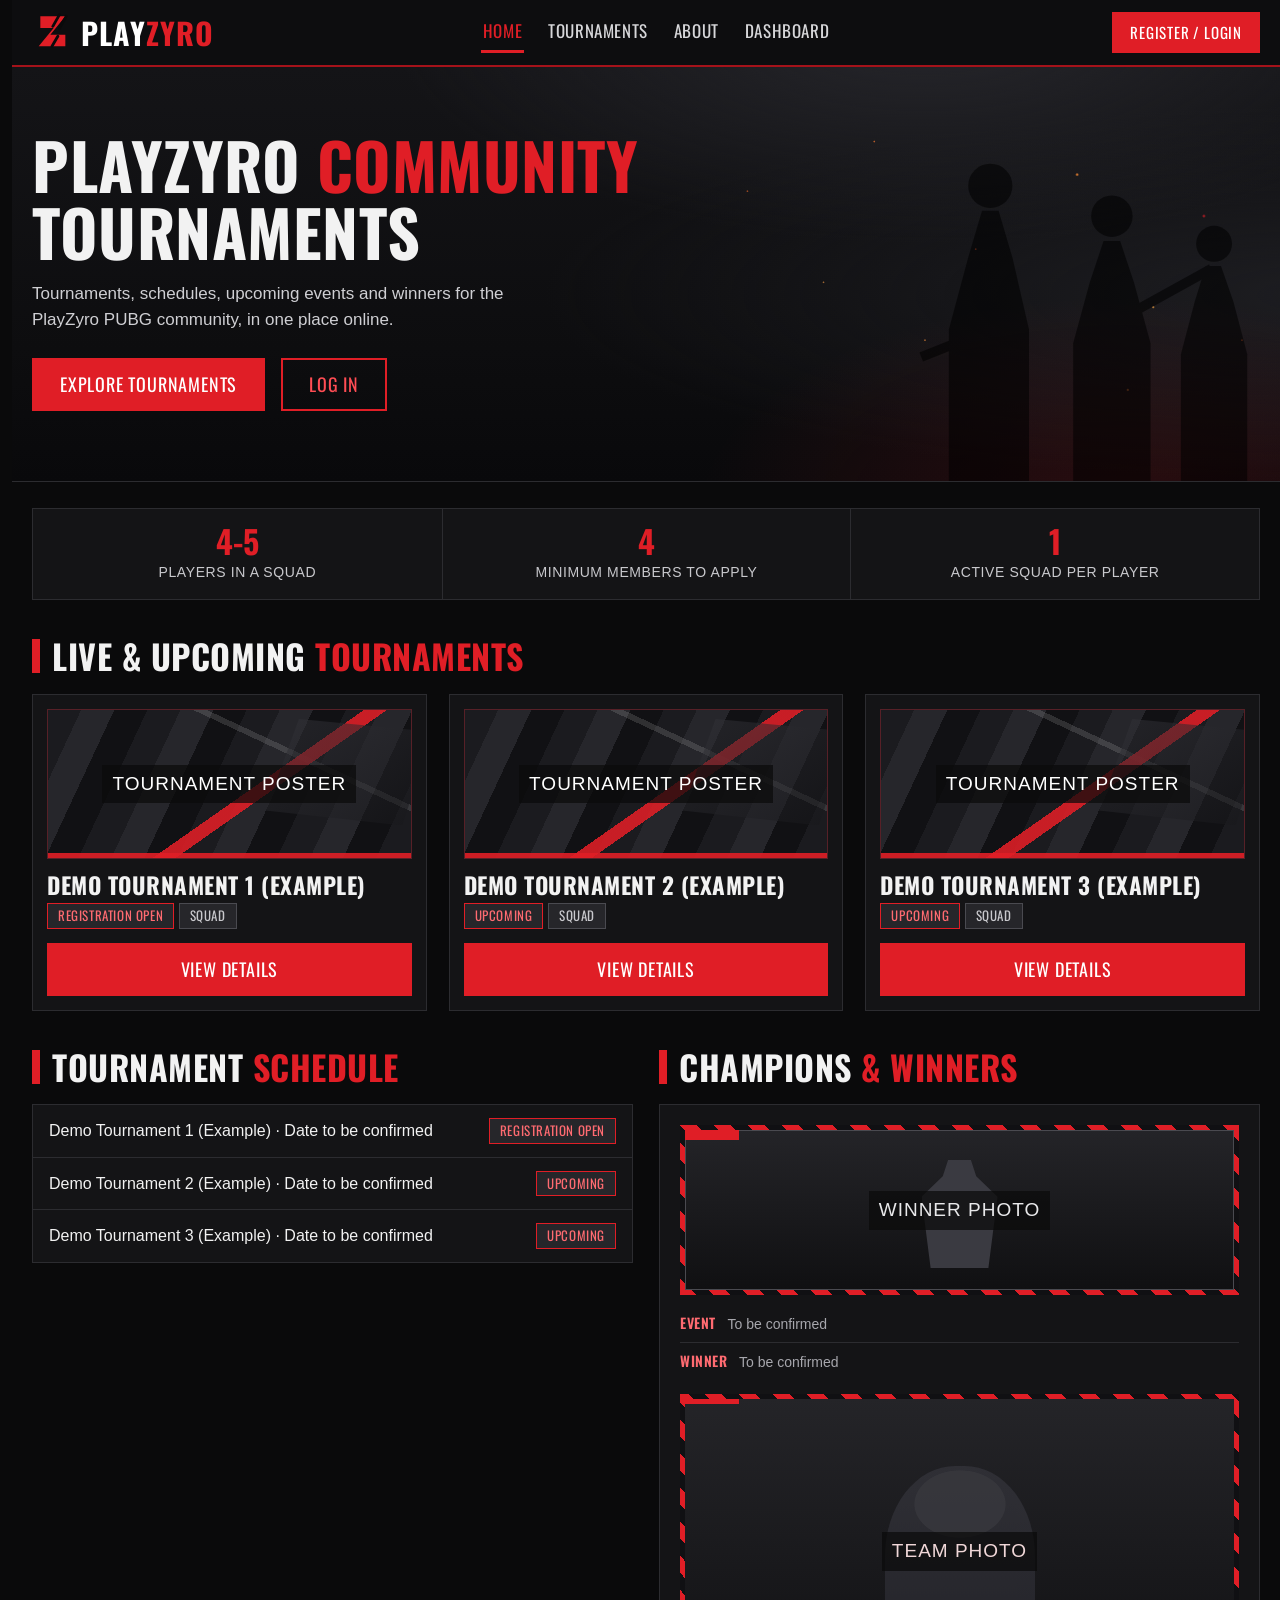
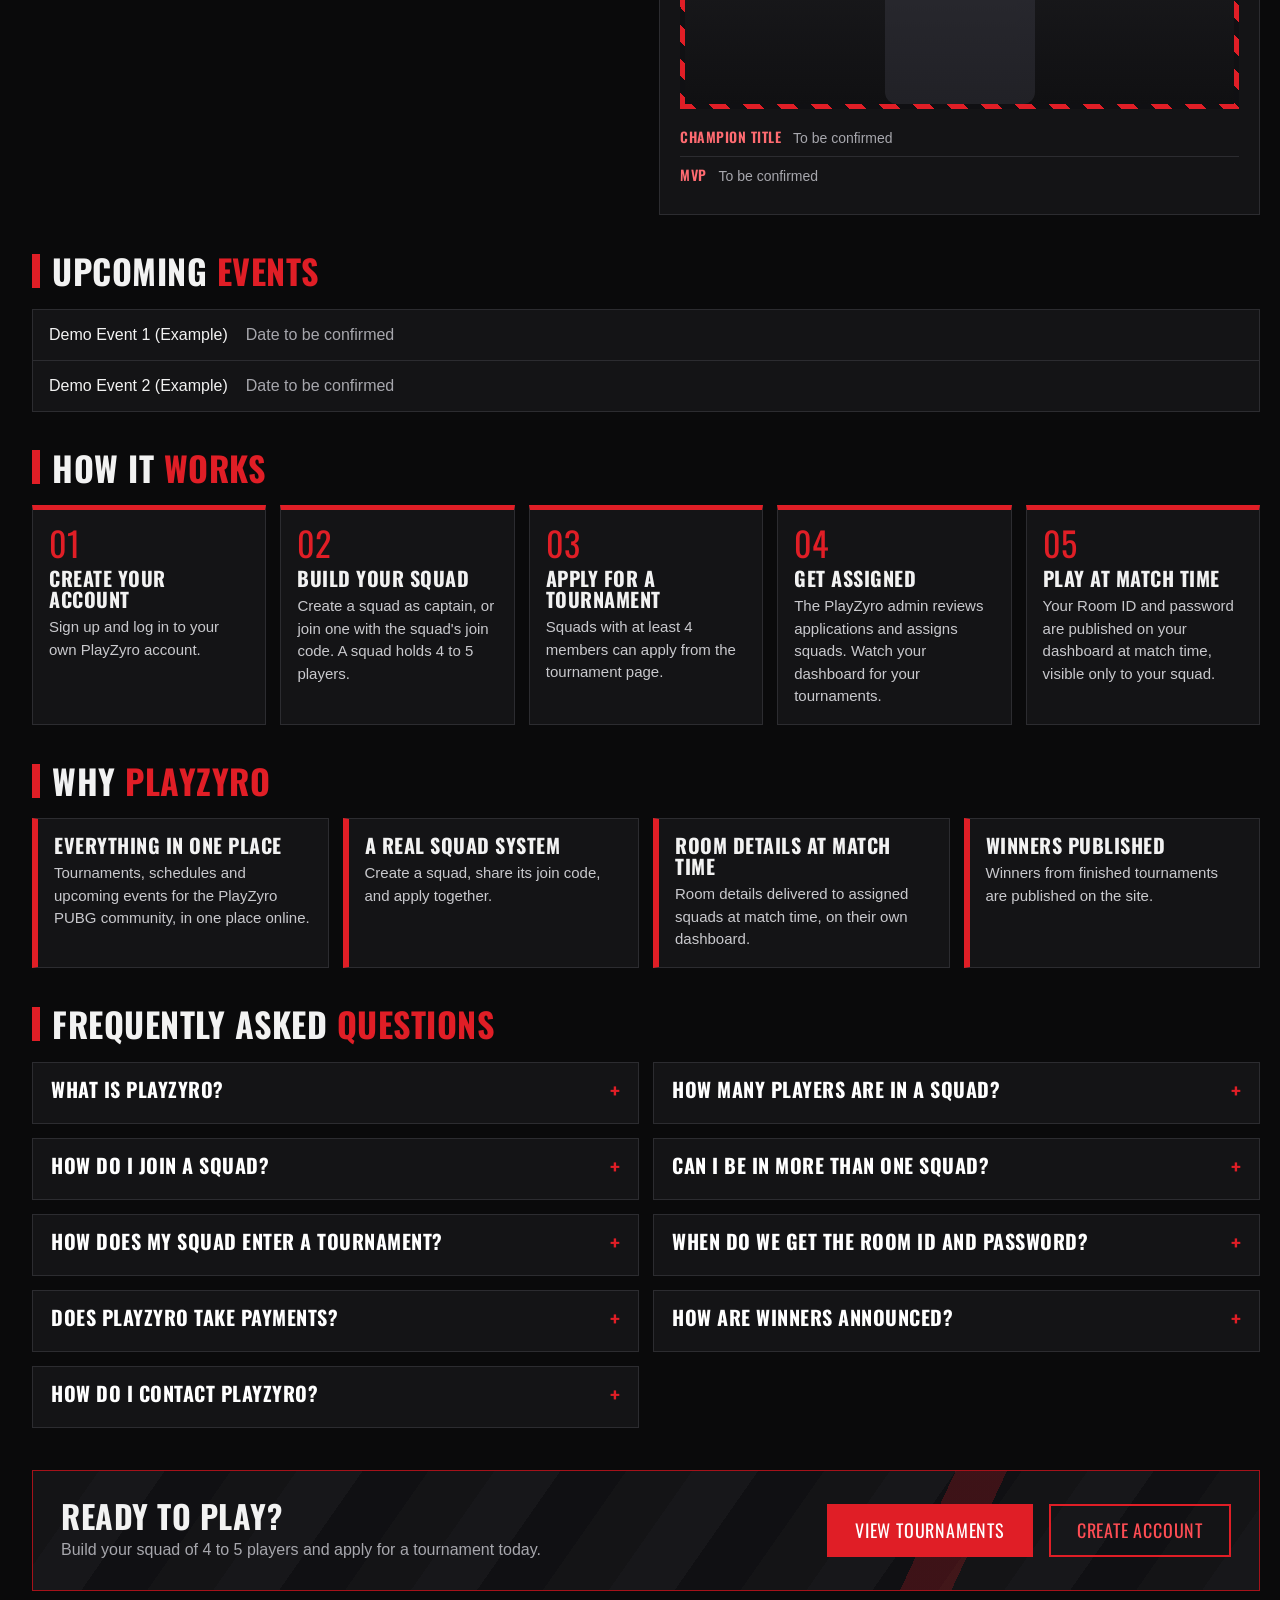
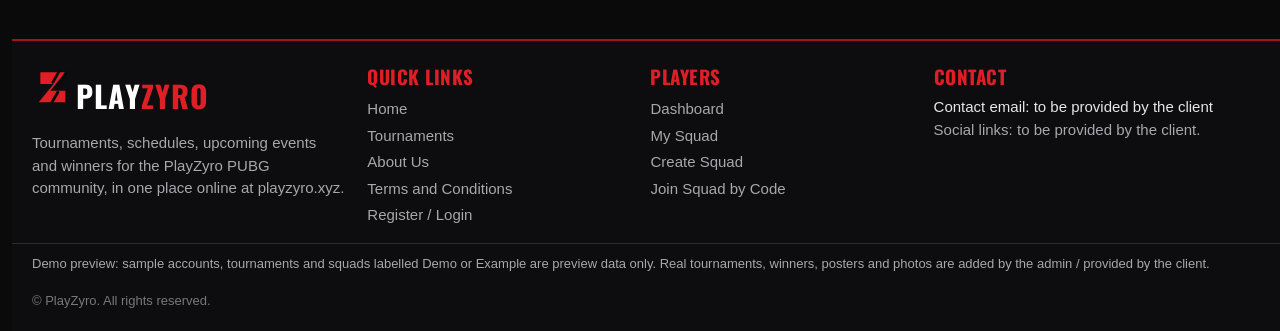
==== index.html @ 916bda05 "V5 R1 fix round (panel order, Chat 2 Screenshot Match R1 on 20g): single red header button per page " ====
<!DOCTYPE html>
<html lang="en">
<head>
<meta charset="UTF-8">
<meta name="viewport" content="width=device-width, initial-scale=1.0">
<title>Home | PlayZyro</title>
<link rel="icon" href="data:image/svg+xml,%3Csvg xmlns='http://www.w3.org/2000/svg' viewBox='0 0 48 48'%3E%3Cpath d='M10 4h30L22 26h18v14H8L26 18H10z' fill='%23e01e26'/%3E%3C/svg%3E">
<link rel="preconnect" href="https://fonts.googleapis.com">
<link rel="preconnect" href="https://fonts.gstatic.com" crossorigin>
<link href="https://fonts.googleapis.com/css2?family=Barlow+Condensed:wght@500;600;700&family=Oswald:wght@500;600;700&display=swap" rel="stylesheet">
<link rel="stylesheet" href="assets/css/style.css?v=2026-11-20h">
<script>window.PZ_VARIANT = 'v5';</script>
<script src="assets/js/app.js?v=2026-11-20h"></script>
</head>
<body class="has-edge">
<header class="site-header">
<div class="header-in">
<a class="logo" href="index.html" aria-label="PlayZyro home">
<svg viewBox="0 0 48 48" class="logo-mark" aria-hidden="true"><path d="M10 4h30L22 26h18v14H8L26 18H10z" fill="#e01e26"/><path d="M33 2L25 16M41 4L33 18M31 28l-7 12" stroke="#0a0a0b" stroke-width="3.4" stroke-linecap="round"/></svg>
<span class="logo-word">PLAY<span>ZYRO</span></span></a>
<button class="nav-toggle" type="button" aria-label="Open menu" onclick="document.body.classList.toggle('nav-open')">&#9776;</button>
<nav class="main-nav"><a href="index.html" class="active">Home</a><a href="tournaments.html">Tournaments</a><a href="about.html">About</a><a href="dashboard.html">Dashboard</a><a href="admin.html" data-admin-link>Admin</a></nav>
<div class="header-actions"><span class="user-chip" data-user-chip></span><a class="btn btn-red btn-sm" href="auth.html">Register / Login</a></div>
</div>
</header>
<div class="nav-backdrop" onclick="document.body.classList.remove('nav-open')" aria-hidden="true"></div>
<aside class="mobile-drawer" aria-label="Mobile navigation"><div class="drawer-head"><span>Menu</span><button class="drawer-close" type="button" aria-label="Close menu" onclick="document.body.classList.remove('nav-open')">&times;</button></div><nav class="drawer-nav" onclick="document.body.classList.remove('nav-open')"><a href="index.html" class="active">Home</a><a href="tournaments.html">Tournaments</a><a href="about.html">About</a><a href="dashboard.html">Dashboard</a><a href="admin.html" data-admin-link>Admin</a></nav><div class="drawer-auth"><a class="btn btn-outline btn-block" href="auth.html?mode=login">Log In</a><a class="btn btn-red btn-block" href="auth.html">Sign Up</a><span class="user-chip" data-user-chip></span></div></aside>

<section class="hero">
<div class="embers"></div>
<svg class="hero-sil" viewBox="0 0 300 300" preserveAspectRatio="xMidYMax meet" aria-hidden="true"><g fill="#000"><path d="M60 300V190l14-52 10-34h12l10 34 12 52v110z"/><circle cx="90" cy="86" r="16"/><path d="M150 300V200l12-44 10-30h12l10 30 12 44v100z"/><circle cx="178" cy="108" r="15"/><path d="M228 300v-92l10-38 8-26h11l9 26 10 38v92z"/><circle cx="252" cy="128" r="13"/><path d="M40 210l60-24M196 176l54-30" stroke="#000" stroke-width="7"/></g></svg>
<div class="hero-in">
<h1>PlayZyro <span class="red">Community</span><br>Tournaments</h1>
<p>Tournaments, schedules, upcoming events and winners for the PlayZyro PUBG community, in one place online.</p>
<div class="hero-btns"><a class="btn btn-red" href="tournaments.html">Explore Tournaments</a><a class="btn btn-outline" href="auth.html">Log In</a></div>
</div>
</section>
<main class="wrap">
<section class="stats-strip" aria-label="PlayZyro squad facts"><div><strong>4-5</strong><span>Players in a squad</span></div><div><strong>4</strong><span>Minimum members to apply</span></div><div><strong>1</strong><span>Active squad per player</span></div></section>
<div class="sec-head"><h2>Live &amp; Upcoming <span>Tournaments</span></h2></div>
<div class="cards3" id="home-tournaments"></div>
<noscript><p class="muted">Tournament list loads from the site data. Enable JavaScript to view and apply.</p></noscript>
<div class="split2 eq">
<div>
<div class="sec-head"><h2>Tournament <span>Schedule</span></h2></div>
<div class="sched-list" id="home-schedule"></div>
</div>
<div>
<div class="sec-head"><h2>Champions <span>&amp; Winners</span></h2></div>
<div class="panel">
<div class="ph photo-frame hz" style="min-height:170px"><span>Winner Photo</span></div>
<div class="fact-lines"><div class="fact-line"><b>Event</b><span>To be confirmed</span></div><div class="fact-line"><b>Winner</b><span>To be confirmed</span></div></div>
<div class="ph team-photo hz" style="min-height:120px;margin-top:14px"><span>Team Photo</span></div>
<div class="fact-lines"><div class="fact-line"><b>Champion title</b><span>To be confirmed</span></div><div class="fact-line"><b>MVP</b><span>To be confirmed</span></div></div>
</div>
</div>
</div>
<div class="sec-head"><h2>Upcoming <span>Events</span></h2></div>
<div class="sched-list" id="home-events"></div>

<div class="sec-head"><h2>How It <span>Works</span></h2></div>
<div class="steps-grid">
<div class="step-card"><p class="num">01</p><h3>Create your account</h3><p>Sign up and log in to your own PlayZyro account.</p></div>
<div class="step-card"><p class="num">02</p><h3>Build your squad</h3><p>Create a squad as captain, or join one with the squad's join code. A squad holds 4 to 5 players.</p></div>
<div class="step-card"><p class="num">03</p><h3>Apply for a tournament</h3><p>Squads with at least 4 members can apply from the tournament page.</p></div>
<div class="step-card"><p class="num">04</p><h3>Get assigned</h3><p>The PlayZyro admin reviews applications and assigns squads. Watch your dashboard for your tournaments.</p></div>
<div class="step-card"><p class="num">05</p><h3>Play at match time</h3><p>Your Room ID and password are published on your dashboard at match time, visible only to your squad.</p></div>
</div>
<div class="sec-head"><h2>Why <span>PlayZyro</span></h2></div>
<div class="why-grid">
<div class="why-card"><h3>Everything in one place</h3><p>Tournaments, schedules and upcoming events for the PlayZyro PUBG community, in one place online.</p></div>
<div class="why-card"><h3>A real squad system</h3><p>Create a squad, share its join code, and apply together.</p></div>
<div class="why-card"><h3>Room details at match time</h3><p>Room details delivered to assigned squads at match time, on their own dashboard.</p></div>
<div class="why-card"><h3>Winners published</h3><p>Winners from finished tournaments are published on the site.</p></div>
</div>
<div class="sec-head"><h2>Frequently Asked <span>Questions</span></h2></div>
<div class="faq-grid">
<div class="faq-item"><h3>What is PlayZyro?</h3><p>PlayZyro runs PUBG community tournaments online: schedules, squads, assignments and winners in one place.</p></div>
<div class="faq-item"><h3>How many players are in a squad?</h3><p>A squad holds 4 to 5 players. The captain creates the squad and shares its join code.</p></div>
<div class="faq-item"><h3>How do I join a squad?</h3><p>Ask the captain for the squad's join code, then use Join a Squad while logged in.</p></div>
<div class="faq-item"><h3>Can I be in more than one squad?</h3><p>Each player has one active squad.</p></div>
<div class="faq-item"><h3>How does my squad enter a tournament?</h3><p>A squad with at least 4 members applies from the tournament page. The admin assigns squads, and assigned squads see the tournament on their dashboard.</p></div>
<div class="faq-item"><h3>When do we get the Room ID and password?</h3><p>The admin publishes them at match time. They appear on the dashboard of assigned squad members only.</p></div>
<div class="faq-item"><h3>Does PlayZyro take payments?</h3><p>No. PlayZyro does not take payments, deposits or withdrawals on this site.</p></div>
<div class="faq-item"><h3>How are winners announced?</h3><p>Winners from finished tournaments are published in the winners section on this site.</p></div>
<div class="faq-item"><h3>How do I contact PlayZyro?</h3><p>Contact email: to be provided by the client</p></div>
</div>
<section class="cta-band"><div><h2>Ready to play?</h2><p>Build your squad of 4 to 5 players and apply for a tournament today.</p></div><div class="hero-btns"><a class="btn btn-red" href="tournaments.html">View Tournaments</a><a class="btn btn-outline" href="auth.html">Create Account</a></div></section>
</main>
<script>
(function(){
  var E=PZ.esc;
  var tc=document.getElementById('home-tournaments');
  tc.innerHTML=PZ.db.tournaments.map(function(t){
    return '<article class="t-card"><div class="ph poster-art"><span>Tournament Poster</span></div><h3>'+E(t.name)+'</h3><span class="chip">'+E(t.status)+'</span> <span class="chip chip-grey">'+E(t.mode)+'</span><br><a class="btn btn-red btn-block" href="tournament.html?id='+E(t.id)+'">View Details</a></article>';
  }).join('') || '<p class="empty">No tournaments yet. Tournaments added by the admin will appear here.</p>';
  document.getElementById('home-schedule').innerHTML=PZ.db.tournaments.map(function(t){
    return '<div class="sched-row"><span>'+E(t.name)+' &middot; '+E(t.dateText)+'</span><span class="chip">'+E(t.status)+'</span></div>';
  }).join('') || '<p class="empty">Schedule to be confirmed.</p>';
  document.getElementById('home-events').innerHTML=PZ.eventsSorted().map(function(ev){
    return '<div class="sched-row ev"><span>'+E(ev.title)+'</span><span class="muted">'+E(ev.dateText)+'</span></div>';
  }).join('') || '<p class="empty">No upcoming events yet.</p>';
})();
</script>
<footer class="site-footer">
<div class="footer-in">
<div class="footer-col footer-brand"><a class="logo" href="index.html" aria-label="PlayZyro home">
<svg viewBox="0 0 48 48" class="logo-mark" aria-hidden="true"><path d="M10 4h30L22 26h18v14H8L26 18H10z" fill="#e01e26"/><path d="M33 2L25 16M41 4L33 18M31 28l-7 12" stroke="#0a0a0b" stroke-width="3.4" stroke-linecap="round"/></svg>
<span class="logo-word">PLAY<span>ZYRO</span></span></a>
<p>Tournaments, schedules, upcoming events and winners for the PlayZyro PUBG community, in one place online at playzyro.xyz.</p></div>
<div class="footer-col"><h4>Quick Links</h4><a href="index.html">Home</a><a href="tournaments.html">Tournaments</a><a href="about.html">About Us</a><a href="terms.html">Terms and Conditions</a><a href="auth.html">Register / Login</a></div>
<div class="footer-col"><h4>Players</h4><a href="dashboard.html">Dashboard</a><a href="squad.html">My Squad</a><a href="squad-create.html">Create Squad</a><a href="squad-join.html">Join Squad by Code</a></div>
<div class="footer-col"><h4>Contact</h4><p class="contact-line">Contact email: to be provided by the client</p><p>Social links: to be provided by the client.</p></div>
</div>
<p class="demo-notice">Demo preview: sample accounts, tournaments and squads labelled Demo or Example are preview data only. Real tournaments, winners, posters and photos are added by the admin / provided by the client.</p>
<p class="copyright">&copy; PlayZyro. All rights reserved.</p>
</footer>
<script>
(function(){var u=PZ.session();document.querySelectorAll('[data-admin-link]').forEach(function(a){if(!u||u.role!=='admin'){a.style.display='none';}});})();
</script>
</body>
</html>
---- assets/css/style.css ----
*{box-sizing:border-box;margin:0;padding:0}
:root{--head:"Oswald","Barlow Condensed","Roboto Condensed","Arial Narrow","Liberation Sans Narrow",Impact,sans-serif;--bg:#0a0a0b;--panel:#141416;--panel2:#1b1b1e;--line:#2c2c30;--red:#e01e26;--red-dark:#a5121a;--text:#f2f2f2;--muted:#a7a7ad;--green:#3fae5a}
html{scroll-behavior:smooth}
body{background:var(--bg);color:var(--text);font-family:Arial,Helvetica,sans-serif;font-size:16px;line-height:1.5}
body.has-edge{border-left:14px solid transparent;background-image:linear-gradient(var(--bg),var(--bg)),linear-gradient(var(--red),var(--red));background-origin:padding-box,border-box}
h1,h2,h3,h4,.cond{font-family:var(--head);font-stretch:condensed;text-transform:uppercase;letter-spacing:.5px;line-height:1.05}
a{color:var(--text);text-decoration:none}
img{max-width:100%}
.wrap{max-width:1280px;margin:0 auto;padding:0 20px}
/* header */
.site-header{background:#0d0d0f;border-bottom:2px solid var(--red-dark);position:relative;z-index:20}
.header-in{max-width:1280px;margin:0 auto;padding:10px 20px;display:flex;align-items:center;gap:26px}
.logo{display:flex;align-items:center;gap:9px}
.logo-mark{width:40px;height:40px;flex:none}
.logo-word{font-family:var(--head);font-size:30px;font-weight:700;letter-spacing:1px;color:#fff;text-transform:uppercase}
.logo-word span{color:var(--red)}
.main-nav{display:flex;gap:22px;flex:1;justify-content:center}
.main-nav a{font-family:var(--head);text-transform:uppercase;font-size:17px;letter-spacing:.6px;color:#d7d7da;padding:6px 2px}
.main-nav a.active{color:var(--red);border-bottom:3px solid var(--red)}
.main-nav a:hover{color:var(--red)}
.header-actions{display:flex;align-items:center;gap:14px}
.user-chip{font-size:13px;color:var(--muted);white-space:nowrap}
.nav-toggle{display:none;background:none;border:1px solid var(--red);color:#fff;font-size:20px;padding:4px 12px;cursor:pointer}
/* buttons */
.btn{display:inline-block;font-family:var(--head);text-transform:uppercase;letter-spacing:.8px;font-size:18px;padding:11px 26px;border:2px solid transparent;cursor:pointer;text-align:center;background:#26262a;color:#fff}
.btn-red{background:var(--red);color:#fff}
.btn-red:hover{background:var(--red-dark)}
.btn-outline{border-color:var(--red);color:#ff4d54;background:transparent}
.btn-outline:hover{background:rgba(224,30,38,.14)}
.btn-sm{padding:7px 16px;font-size:15px}
.btn-block{display:block;width:100%}
.btn-grey{background:#333338}
/* section headings with red bar */
.sec-head{display:flex;align-items:center;gap:12px;margin:38px 0 20px}
.sec-head::before{content:"";width:8px;height:34px;background:var(--red);flex:none}
.sec-head h2{font-size:34px}
.sec-head h2 span{color:var(--red)}
/* hero */
.hero{position:relative;overflow:hidden;background:linear-gradient(115deg,transparent 0 61%,rgba(224,30,38,.30) 61% 65%,transparent 65%),linear-gradient(25deg,transparent 0 74%,rgba(255,255,255,.07) 74% 76%,transparent 76%),repeating-linear-gradient(125deg,#101013 0 54px,#17171a 54px 108px,#0c0c0e 108px 162px);border-bottom:1px solid var(--line)}
.hero-in{max-width:1280px;margin:0 auto;padding:64px 20px 70px;position:relative;z-index:2}
.hero h1{font-size:64px;max-width:700px}
.hero h1 .red{color:var(--red)}
.hero p{color:#cfcfd3;max-width:480px;margin:16px 0 26px;font-size:17px}
.hero-btns{display:flex;gap:16px;flex-wrap:wrap}
.embers{position:absolute;inset:0;z-index:1;pointer-events:none;background-image:repeating-linear-gradient(135deg,transparent 0 46px,rgba(224,30,38,.34) 46px 49px,transparent 49px 96px),repeating-linear-gradient(45deg,transparent 0 74px,rgba(255,255,255,.06) 74px 76px,transparent 76px 132px)}
.hero-sil{position:absolute;right:0;bottom:0;height:100%;opacity:.16;z-index:1}
/* artwork boxes */
.ph{position:relative;overflow:hidden;isolation:isolate;background:#101012;border:1px solid #3a3a40;color:#8f8f96;display:flex;align-items:center;justify-content:center;text-align:center;font-family:"Arial Narrow",Arial,sans-serif;text-transform:uppercase;letter-spacing:1px;padding:18px;min-height:130px;font-size:19px}
.ph-sm{min-height:64px;font-size:13px;padding:8px}
/* cards and rows */
.cards3{display:grid;grid-template-columns:repeat(3,1fr);gap:22px}
#champ-grid{grid-template-columns:repeat(4,1fr)}
.t-card{background:var(--panel);border:1px solid var(--line);padding:14px}
.t-card .ph{position:relative;overflow:hidden;isolation:isolate;min-height:150px;margin-bottom:14px}
.t-card h3{font-size:23px;margin-bottom:6px}
.chip{display:inline-block;background:#26262a;border:1px solid var(--red);color:#ff6b71;font-family:"Arial Narrow",Arial,sans-serif;text-transform:uppercase;font-size:13px;letter-spacing:.6px;padding:2px 10px}
.chip-grey{border-color:#4a4a50;color:#c9c9cd}
.t-card .btn{margin-top:14px}
.split2{display:grid;grid-template-columns:1fr 1fr;gap:26px;align-items:start}
.sched-list{background:var(--panel);border:1px solid var(--line)}
.sched-row{display:flex;justify-content:space-between;align-items:center;gap:14px;padding:13px 16px;border-bottom:1px solid var(--line)}
.sched-row:last-child{border-bottom:none}
.panel{background:var(--panel);border:1px solid var(--line);padding:20px}
.panel h3{font-size:24px;margin-bottom:14px}
.muted{color:var(--muted)}
.small{font-size:14px}
/* tables */
.table-wrap{overflow-x:auto;background:var(--panel);border:1px solid var(--line)}
table{width:100%;border-collapse:collapse;min-width:640px}
th{background:var(--red);color:#fff;font-family:"Arial Narrow",Arial,sans-serif;text-transform:uppercase;letter-spacing:.7px;font-size:17px;text-align:left;padding:11px 14px}
td{padding:11px 14px;border-bottom:1px solid var(--line);font-size:15px;vertical-align:top}
tr:last-child td{border-bottom:none}
/* tournament rows */
.t-row{display:flex;gap:18px;align-items:center;background:#232327;border:1px solid var(--red-dark);padding:14px 18px;margin-bottom:16px}
.t-row .ph{position:relative;overflow:hidden;isolation:isolate;min-height:96px;width:230px;flex:none}
.t-row .grow{flex:1}
.t-row h3{font-size:24px}
.t-row p{color:var(--muted);font-size:14px;text-transform:uppercase;letter-spacing:.4px}
/* page hero band */
.band{position:relative;background:linear-gradient(115deg,transparent 0 68%,rgba(224,30,38,.24) 68% 72%,transparent 72%),repeating-linear-gradient(125deg,#101013 0 58px,#151518 58px 116px,#0c0c0e 116px 174px);border-bottom:1px solid var(--line);overflow:hidden}
.band-in{max-width:1280px;margin:0 auto;padding:52px 20px 52px 118px;position:relative;z-index:2}
.band h1{font-size:52px}
.band h1 .red{color:var(--red)}
.band p{color:#cfcfd3;text-transform:uppercase;letter-spacing:1px;font-size:14px;margin:10px 0 18px}
.cross{position:absolute;left:36px;top:0;width:14px;height:100%;background:var(--red);box-shadow:0 0 24px rgba(224,30,38,.8);z-index:1}
.cross::after{content:"";position:absolute;left:-38px;top:38%;width:90px;height:14px;background:var(--red)}
/* auth */
.auth-grid{display:grid;grid-template-columns:1.25fr 1fr;gap:44px;align-items:start;padding:44px 0 60px}
.auth-left h1{font-size:74px;margin-bottom:26px}
.auth-left h1::before{content:"";display:inline-block;width:10px;height:58px;background:var(--red);margin-right:16px;vertical-align:-6px}
.auth-panel{background:#101013;border:1px solid var(--red-dark);box-shadow:0 0 34px rgba(224,30,38,.22);padding:26px}
.auth-panel h2{font-size:30px;text-align:center;margin-bottom:18px}
.tabs{display:grid;grid-template-columns:1fr 1fr;background:#26262a;margin-bottom:20px}
.tabs button{background:none;border:none;color:#c9c9cd;font-family:"Arial Narrow",Arial,sans-serif;text-transform:uppercase;font-size:17px;letter-spacing:.6px;padding:10px;cursor:pointer}
.tabs button.on{background:var(--red);color:#fff}
label.fl{display:block;font-family:"Arial Narrow",Arial,sans-serif;text-transform:uppercase;letter-spacing:.6px;font-size:15px;color:#d7d7da;margin:13px 0 6px}
input[type=text],input[type=email],input[type=password],select,textarea{width:100%;background:#0c0c0e;border:1px solid #4a2326;color:#fff;padding:11px 12px;font-size:15px;font-family:Arial,sans-serif}
input:focus,select:focus{outline:1px solid var(--red)}
.check{display:flex;gap:9px;align-items:flex-start;margin:14px 0;font-size:14px;color:var(--muted)}
.form-msg{display:none;background:#2a1113;border:1px solid var(--red);color:#ffb3b6;padding:10px 12px;font-size:14px;margin:14px 0}
.form-msg.ok{background:#12291a;border-color:var(--green);color:#b9e7c6}
.demo-box{margin-top:20px;border:1px dashed #4a4a50;padding:12px 14px;color:var(--muted);font-size:14px}
/* dashboard */
.dash-top{display:grid;grid-template-columns:1.35fr 1fr .62fr .8fr;gap:20px;align-items:stretch}
.dash-card{background:var(--panel);border:1px solid var(--line);padding:18px}
.dash-card h3{font-size:23px;border-bottom:1px solid var(--line);padding-bottom:10px;margin-bottom:14px}
.member-row{display:flex;align-items:center;gap:11px;padding:6px 0}
.avatar-ph{width:38px;height:38px;flex:none;background:#26262a;border:1px solid #4a4a50;color:#8f8f96;font-size:9px;display:flex;align-items:center;justify-content:center;text-align:center;text-transform:uppercase;letter-spacing:.4px}
.member-row .role{font-family:"Arial Narrow",Arial,sans-serif;text-transform:uppercase;font-size:16px;letter-spacing:.4px;white-space:nowrap}
.join-code{margin-top:14px;border-top:1px solid var(--line);padding-top:12px;font-family:"Arial Narrow",Arial,sans-serif;text-transform:uppercase;font-size:20px}
.join-code b{color:var(--red)}
.room-box{background:#232327;padding:14px;margin-bottom:12px}
.room-box .rv{font-size:22px;font-weight:700;letter-spacing:.5px}
.t-rows{margin-top:6px}
.my-row{display:flex;align-items:center;gap:16px;background:var(--panel);border:1px solid var(--line);padding:15px 18px;margin-bottom:12px}
.my-row .grow{flex:1;font-family:"Arial Narrow",Arial,sans-serif;text-transform:uppercase;font-size:20px;letter-spacing:.5px}
.my-row .cell{color:var(--muted);font-size:14px;text-transform:uppercase}
/* admin */
.admin-layout{display:grid;grid-template-columns:230px 1fr;gap:0;align-items:start}
.admin-side{background:#0d0d0f;border-right:1px solid var(--line);padding:22px 0;position:sticky;top:0}
.admin-side h2{font-size:24px;padding:0 20px 14px;border-bottom:1px solid var(--line)}
.admin-side a{display:block;padding:11px 20px;color:#d7d7da;border-left:4px solid var(--red);margin-top:6px;font-size:15px}
.admin-side a:hover{background:#17171a;color:#fff}
.admin-main{padding:26px 28px 50px;min-width:0}
.admin-grid{display:grid;grid-template-columns:1fr 1fr;gap:22px;align-items:start}
.count-strip{display:flex;gap:16px;flex-wrap:wrap;margin-bottom:22px}
.count-box{background:var(--panel);border:1px solid var(--line);border-left:6px solid var(--red);padding:12px 18px;font-family:"Arial Narrow",Arial,sans-serif;text-transform:uppercase;font-size:18px}
.count-box b{color:var(--red);font-size:24px;margin-left:8px}
.admin-sec{margin-bottom:28px}
.admin-sec>h3{font-size:26px;border-left:8px solid var(--red);padding-left:12px;margin-bottom:14px}
.mini-ph{display:inline-flex;background:#101012;border:1px solid #3a3a40;color:#8f8f96;font-size:10px;text-transform:uppercase;align-items:center;justify-content:center;text-align:center;padding:6px;width:86px;min-height:44px}
.form-grid{display:grid;grid-template-columns:1fr 1fr;gap:0 16px}
.form-grid .full{grid-column:1/-1}
/* content pages */
.content-card{background:var(--panel);border:1px solid var(--line);padding:30px;max-width:900px}
.content-card h2{font-size:27px;margin:24px 0 8px;color:#fff}
.content-card h2:first-child{margin-top:0}
.content-card p{color:#d7d7da;margin-bottom:12px}
.gap-box{border:2px dashed var(--red-dark);background:rgba(224,30,38,.06);padding:16px;color:#ffb3b6;margin-top:20px}
/* footer */
.site-footer{background:#0d0d0f;border-top:2px solid var(--red-dark);margin-top:60px}
.footer-in{max-width:1280px;margin:0 auto;padding:36px 20px 8px;display:grid;grid-template-columns:1.4fr 1fr 1fr 1fr;gap:28px}
.footer-col h4{font-size:19px;margin-bottom:12px;color:var(--red)}
.footer-col a{display:block;color:var(--muted);padding:3px 0;font-size:15px}
.footer-col a:hover{color:#fff}
.footer-col p{color:var(--muted);font-size:15px}
.footer-brand p{margin-top:12px}
.demo-notice{max-width:1280px;margin:14px auto 0;padding:12px 20px;color:var(--muted);font-size:13px;border-top:1px solid var(--line)}
.copyright{max-width:1280px;margin:0 auto;padding:10px 20px 26px;color:#77777d;font-size:13px}
#tourn-list .t-row{flex-wrap:wrap}
#tourn-list .t-row .grow{flex:1 1 230px}
.pz-toast{position:fixed;left:50%;bottom:26px;transform:translateX(-50%) translateY(20px);background:#1d1d20;border:1px solid var(--red);color:#fff;padding:12px 20px;font-size:15px;opacity:0;pointer-events:none;transition:opacity .25s,transform .25s;z-index:99;max-width:92vw;text-align:center}
.pz-toast.show{opacity:1;transform:translateX(-50%) translateY(0)}
.page-pad{padding:34px 0 10px}
.empty{border:1px dashed #4a4a50;padding:18px;color:var(--muted);text-align:center}
@media (max-width:1000px){.dash-top{grid-template-columns:1fr 1fr}.admin-grid{grid-template-columns:1fr}.auth-grid{grid-template-columns:1fr}.hero h1{font-size:46px}.auth-left h1{font-size:52px}}
@media (max-width:760px){
body.has-edge{border-left:6px solid var(--red)}
.main-nav{display:none;position:absolute;top:100%;left:0;right:0;background:#0d0d0f;flex-direction:column;padding:14px 20px;gap:6px;border-bottom:2px solid var(--red-dark)}
body.nav-open .main-nav{display:flex}
.nav-toggle{display:block;margin-left:auto}
.header-in{flex-wrap:wrap}
.header-actions{width:100%;justify-content:space-between}
.cards3,.split2,.footer-in,.dash-top,.form-grid{grid-template-columns:1fr}
#champ-grid{grid-template-columns:1fr}
.t-row{flex-direction:column;align-items:stretch}
.t-row .ph{position:relative;overflow:hidden;isolation:isolate;width:100%}
.admin-layout{grid-template-columns:1fr}
.admin-side{position:static;border-right:none;border-bottom:1px solid var(--line);display:flex;align-items:center;gap:4px;flex-wrap:nowrap;overflow-x:auto;padding:10px 12px}
.admin-side h2{border-bottom:none;padding:0 10px 0 0;font-size:20px;white-space:nowrap}
.admin-side a{display:inline-block;margin-top:0;white-space:nowrap;padding:8px 10px;border-left:none;border-bottom:3px solid var(--red)}
.admin-main{padding:20px 14px 40px}
.band h1{font-size:38px}
.cross{left:14px}.cross::after{left:-18px;width:50px}
.band-in{padding:40px 16px 40px 62px}
#tourn-list .t-row .grow{flex:0 1 auto}
.hero-in{padding:42px 16px 48px}
table{min-width:560px}
.my-row{flex-wrap:wrap}
.my-row .grow{min-width:170px}
}

/* ===== R2 (2026-11-20): drawer, artwork treatments, mobile tables, page depth ===== */
.sec-head h2,.band h1,.auth-left h1,.admin-side h2,.count-box,.chip,th{font-family:var(--head)}
/* mobile drawer (hidden on desktop) */
.nav-backdrop,.mobile-drawer{display:none}
@media (max-width:820px){
.site-header{position:relative;z-index:60}
.header-in{flex-wrap:nowrap;gap:12px;padding:8px 14px;min-height:58px}
.logo-word{font-size:25px}
.logo-mark{width:34px;height:34px}
.main-nav{display:none !important}
.header-actions{display:none !important}
.nav-toggle{display:block;margin-left:auto;flex:none}
.nav-backdrop{display:block;position:fixed;inset:0;background:rgba(0,0,0,.64);opacity:0;pointer-events:none;transition:opacity .32s ease;z-index:70}
.mobile-drawer{display:flex;flex-direction:column;position:fixed;top:0;right:0;height:100dvh;width:min(84vw,330px);background:#0d0d0f;border-left:2px solid var(--red-dark);z-index:71;transform:translateX(105%);visibility:hidden;transition:transform .34s ease,visibility 0s linear .34s;box-shadow:-18px 0 34px rgba(0,0,0,.45);padding:16px 18px 22px;overflow-y:auto}
body.nav-open .nav-backdrop{opacity:1;pointer-events:auto}
body.nav-open .mobile-drawer{transform:translateX(0);visibility:visible;transition:transform .34s ease,visibility 0s}
body.nav-open{overflow:hidden}
.drawer-head{display:flex;align-items:center;justify-content:space-between;border-bottom:1px solid var(--line);padding-bottom:12px;margin-bottom:10px}
.drawer-head span{font-family:var(--head);text-transform:uppercase;font-size:24px;letter-spacing:.6px;color:#fff}
.drawer-close{background:var(--red);border:none;color:#fff;width:38px;height:38px;font-size:26px;line-height:1;cursor:pointer;flex:none}
.drawer-nav a{display:block;font-family:var(--head);text-transform:uppercase;font-size:21px;letter-spacing:.5px;color:#e6e6e9;padding:11px 4px;border-bottom:1px solid var(--line)}
.drawer-nav a.active{color:var(--red)}
.drawer-auth{margin-top:auto;padding-top:18px;display:grid;gap:10px}
.drawer-auth .user-chip{text-align:center}
}
/* defined-shape artwork treatments (hard edges only, no soft blobs, no X) */
.poster-art{background:linear-gradient(145deg,transparent 0 55%,rgba(224,30,38,.88) 55% 59%,transparent 59%),linear-gradient(25deg,transparent 0 68%,rgba(255,255,255,.13) 68% 70%,transparent 70%),repeating-linear-gradient(115deg,#1b1b1f 0 30px,#26262b 30px 60px,#111114 60px 90px);border:1px solid #572027;color:#fff}
.poster-art::before{content:"";position:absolute;left:0;right:0;bottom:0;height:12px;background:repeating-linear-gradient(90deg,var(--red) 0 42px,#101012 42px 58px)}
.poster-art::after{content:"";position:absolute;width:46%;height:72%;right:-6%;top:6%;background:linear-gradient(145deg,#34343a,#151518);clip-path:polygon(20% 0,100% 12%,82% 100%,0 86%);opacity:.55}
.poster-art span,.photo-frame span,.team-photo span{position:relative;z-index:2;background:rgba(10,10,11,.72);padding:5px 10px}
.photo-frame{background:linear-gradient(180deg,#242428,#101012);border:6px solid #2d2d32;box-shadow:inset 0 0 0 1px #4a4a50;color:#e8e8ea}
.photo-frame::before{content:"";position:absolute;left:50%;bottom:14%;width:76px;height:108px;transform:translateX(-50%);background:#3a3a41;clip-path:polygon(35% 0,65% 0,72% 15%,100% 34%,88% 100%,12% 100%,0 34%,28% 15%)}
.photo-frame::after{content:"";position:absolute;top:0;left:0;width:54px;height:10px;background:var(--red)}
.team-photo{background:repeating-linear-gradient(90deg,#17171a 0 52px,#222227 52px 104px);border:1px solid #4a2326;color:#f0d7d8}
.team-photo::before{content:"";position:absolute;left:0;right:0;bottom:0;height:12px;background:repeating-linear-gradient(90deg,#3a3a41 0 64px,var(--red-dark) 64px 80px)}
.team-photo::after{content:"";position:absolute;top:0;right:0;width:64px;height:10px;background:repeating-linear-gradient(90deg,var(--red) 0 16px,#101012 16px 24px)}
.avatar-ph{width:46px;height:46px;background:linear-gradient(145deg,#2b2b30,#151518);border:1px solid #56565e;border-left:4px solid var(--red);color:#fff;font-size:8px;padding:3px}
.mini-ph{background:#17171a;border:1px solid #45454c;border-left:5px solid var(--red);color:#e6e6e9}
.mini-poster{background:repeating-linear-gradient(115deg,#1b1b1f 0 14px,#26262b 14px 28px,#111114 28px 42px);border-color:#572027}
.mini-photo{background:linear-gradient(180deg,#242428,#101012);box-shadow:inset 0 0 0 2px #3a3a41}
.mini-team{background:repeating-linear-gradient(90deg,#17171a 0 20px,#222227 20px 40px)}
.fact-lines{margin-top:10px}
.fact-line{display:grid;grid-template-columns:118px 1fr;gap:10px;padding:7px 0;border-bottom:1px solid var(--line);font-size:14px}
.fact-line:last-child{border-bottom:none}
.fact-line b{font-family:var(--head);text-transform:uppercase;letter-spacing:.5px;color:#ff6b71;font-weight:600}
.fact-line span{color:var(--muted)}
/* stats strip: one row of three with dividers */
.stats-strip{display:grid;grid-template-columns:repeat(3,1fr);background:var(--panel);border:1px solid var(--line);margin-top:26px}
.stats-strip div{padding:16px 18px;text-align:center}
.stats-strip div+div{border-left:1px solid var(--line)}
.stats-strip strong{display:block;font-family:var(--head);font-size:32px;color:var(--red);line-height:1}
.stats-strip span{display:block;margin-top:5px;color:var(--muted);text-transform:uppercase;font-size:13px;letter-spacing:.6px}
/* page-depth sections */
.steps-grid{display:grid;grid-template-columns:repeat(5,1fr);gap:14px}
.step-card{background:var(--panel);border:1px solid var(--line);border-top:5px solid var(--red);padding:16px}
.step-card .num{font-family:var(--head);font-size:34px;color:var(--red);line-height:1}
.step-card h3{font-size:20px;margin:8px 0 6px}
.step-card p,.why-card p,.faq-item p{color:var(--muted);font-size:14px}
.why-grid{display:grid;grid-template-columns:repeat(4,1fr);gap:14px}
.why-card{background:var(--panel);border:1px solid var(--line);border-left:6px solid var(--red);padding:16px}
.why-card h3{font-size:20px;margin-bottom:6px}
.faq-grid{display:grid;grid-template-columns:1fr 1fr;gap:14px}
.faq-item{background:var(--panel);border:1px solid var(--line);padding:16px 18px}
.faq-item h3{font-size:20px;color:#fff;margin-bottom:6px}
.cta-band{margin:42px 0 8px;padding:28px;background:linear-gradient(115deg,transparent 0 72%,rgba(224,30,38,.22) 72% 76%,transparent 76%),repeating-linear-gradient(125deg,#141416 0 54px,#17171a 54px 108px,#101013 108px 162px);border:1px solid var(--red-dark);display:flex;align-items:center;justify-content:space-between;gap:20px;flex-wrap:wrap}
.cta-band h2{font-size:32px}
.cta-band p{color:var(--muted);margin-top:6px;max-width:560px}
.squad-strip{display:grid;grid-template-columns:repeat(4,1fr);gap:14px}
.squad-strip .step-card{border-top:none;border-left:5px solid var(--red)}
.rules-list{margin:0 0 4px 20px;color:#d7d7da}
.rules-list li{margin-bottom:8px}
.scroll-hint{display:none}
@media (max-width:1000px){.steps-grid{grid-template-columns:repeat(2,1fr)}.steps-grid.steps-3{grid-template-columns:repeat(3,1fr)}.why-grid,.squad-strip{grid-template-columns:1fr 1fr}#champ-grid{grid-template-columns:1fr 1fr}}
@media (max-width:820px){
.auth-grid{grid-template-columns:1fr}
.auth-panel{order:-1}
.auth-left{order:1}
.auth-left h1{font-size:46px}
}
/* mobile tables: public = stacked label/value cards; admin = contained scroll + sticky first column */
@media (max-width:640px){
#champ-grid{grid-template-columns:1fr}
.stats-strip div{padding:12px 6px}
.stats-strip strong{font-size:25px}
.stats-strip span{font-size:11px}
.public-table-wrap{overflow:visible}
.stack-table{min-width:0}
.stack-table thead{display:none}
.stack-table,.stack-table tbody,.stack-table tr,.stack-table td{display:block;width:100%}
.stack-table tr{background:var(--panel);border:1px solid var(--line);margin-bottom:12px;padding:6px 0}
.stack-table td{display:grid;grid-template-columns:104px 1fr;gap:10px;border-bottom:1px solid var(--line);padding:9px 12px}
.stack-table tr td:last-child{border-bottom:none}
.stack-table td::before{content:attr(data-label);font-family:var(--head);text-transform:uppercase;letter-spacing:.5px;color:#ff6b71;font-size:14px}
.admin-table-wrap{overflow-x:auto;-webkit-overflow-scrolling:touch;max-width:100%}
.admin-sec{min-width:0}
.admin-table-wrap th:first-child,.admin-table-wrap td:first-child{position:sticky;left:0;background:#1b1b1e;z-index:2}
.admin-table-wrap th:first-child{background:var(--red);z-index:3}
.scroll-hint{display:block;color:var(--muted);font-size:13px;margin:0 0 8px;text-transform:uppercase;letter-spacing:.5px}
.fact-line{grid-template-columns:96px 1fr}
.steps-grid,.steps-grid.steps-3,.why-grid,.squad-strip,.faq-grid{grid-template-columns:1fr}
.t-row .poster-art{width:100%;min-height:150px;align-self:stretch}
.cta-band{padding:22px 18px}
}
/* footer tightening */
.site-footer{margin-top:48px}
.footer-in{padding:26px 20px 4px;gap:22px}
.footer-col h4{margin-bottom:9px}
.footer-col a{padding:2px 0}
.contact-line{color:#e6e6e9 !important}
.demo-notice{margin-top:10px;padding:10px 20px}
.copyright{padding:8px 20px 20px}
@media (max-width:760px){.footer-in{grid-template-columns:1fr 1fr;gap:18px}}

/* ===== UI/UX round (Snow-approved analysis, 2026-11-20) ===== */
.stats-strip span{font-size:14px;color:#c9c9cd}
.step-card p,.why-card p,.faq-item p{font-size:15px;color:#c9c9cd}
@media(min-width:1001px){.split2.eq{align-items:stretch}.auth-grid{grid-template-columns:.92fr 1.08fr}.dash-top{grid-template-columns:1.3fr 1fr;align-items:start}.footer-in{grid-template-columns:1.2fr 1fr 1fr 1.25fr}.admin-grid{display:flex;gap:22px;align-items:flex-start}}
.split2.eq .sched-list{display:flex;flex-direction:column}
.split2.eq .sched-row{flex:1;align-items:center}
.team-photo{background:linear-gradient(180deg,#242428,#101012);border-color:#3a3a40;aspect-ratio:16/9}
.team-photo::before{content:"";position:absolute;left:50%;bottom:0;transform:translateX(-50%);width:150px;height:78%;background:radial-gradient(ellipse 46px 34px at 50% 16%,#3c3c42 98%,transparent),linear-gradient(#33333a,#26262c);border-radius:70px 70px 12px 12px/90px 90px 12px 12px;opacity:.8}
.team-photo::after{content:"";position:absolute;left:0;top:0;width:54px;height:5px;background:var(--red)}
.poster-art::before{height:5px;background:var(--red);opacity:.9}
.sched-row.ev{justify-content:flex-start;gap:18px}
.cross{left:54px}
@media(max-width:760px){.cross::after{left:-10px;width:46px}}
.t-row p{color:#8f8f96;font-size:13.5px}
.t-row p .mv{color:#e8e8ea;font-size:15px}
.fact-line{display:flex;align-items:baseline;gap:12px}
.fact-line b{flex:none}
.chip.fill{background:var(--red);border-color:var(--red);color:#fff}
@media(min-width:641px){.steps-grid.steps-3{grid-template-columns:repeat(3,1fr)}}
.empty{background:var(--panel);border:1px solid var(--line);border-radius:6px;padding:26px;font-size:15.5px;color:#d7d7da}
.content-card{padding:26px 30px;margin:0 auto}
.content-card.about-card{max-width:1060px}
.apply-card{display:flex;flex-direction:column;align-items:center;text-align:center;gap:8px}
input,select,textarea{background:#141417;border-color:#56565e}
label.fl{color:#e6e6e9}
.check{gap:12px;margin:18px 0;font-size:14.5px;color:#d7d7da}
.check input{width:18px;height:18px;flex:none;margin:0}
.dash-top .ph{aspect-ratio:16/9;min-height:0}
.avatar-ph{font-size:17px;font-family:var(--head)}
.code-in{font-family:ui-monospace,Menlo,Consolas,monospace;font-size:17px;letter-spacing:.14em;text-transform:uppercase}
.admin-col{flex:1 1 0;display:flex;flex-direction:column;gap:22px;min-width:0}
.admin-sec{margin:0}
.chip-neutral{background:#26262a;border-color:#4a4a50;color:#e6e6e9}
.admin-side a{border-left-color:transparent}
.admin-side a.on{border-left-color:var(--red);background:#17171a;color:#fff}
.mini-ph{width:104px;min-height:58px;font-size:9.5px}
.gap-box{border:1px solid var(--line);background:var(--panel2);color:var(--muted)}
.content-card h2{margin:34px 0 6px}
.content-card h2:first-child{margin-top:0}
.clause-index{display:flex;flex-wrap:wrap;gap:6px 18px;margin:0 0 22px;padding-bottom:16px;border-bottom:1px solid var(--line)}
.clause-index a{color:#c9c9cd;font-size:14px}
.clause-index a:hover{color:var(--red)}

/* ===== PlayZyro Animations R1 (panel-approved S1-S5 + O1-O4, Chat 3) =====
   Rules: content visible on load, entrance starts from visible, no scroll-reveal,
   animations are never gated on any motion preference setting. */
.btn{transition:background-color .16s ease,color .16s ease,border-color .16s ease,transform .12s ease}
.btn:active{transform:scale(.98)}
.main-nav a,nav.main a,.drawer-nav a{transition:color .15s ease,background-color .15s ease}
@keyframes pzHero{from{transform:translateY(8px) scale(.99);opacity:.92}to{transform:translateY(0) scale(1);opacity:1}}
.hero{animation:pzHero .38s ease-out}

@media (hover:hover) and (pointer:fine){
  .t-card,.step-card,.why-card{transition:transform .18s ease,border-color .18s ease,box-shadow .18s ease}
  .t-card:hover,.step-card:hover,.why-card:hover{transform:translateY(-3px);border-color:#e01e26;box-shadow:0 10px 24px rgba(0,0,0,.5)}
}
.pz-prog{height:3px;background:#2c2c30;margin-top:10px;overflow:hidden}
.pz-prog i{display:block;height:100%;width:0;background:#e01e26;transition:width .3s ease}

.pz-faq-q{cursor:pointer;display:flex;justify-content:space-between;align-items:center;gap:12px}
.pz-chev{flex:none;color:#e01e26;font-size:22px;line-height:1;transition:transform .26s ease}
.pz-chev::after{content:"+"}
.pz-open .pz-chev{transform:rotate(45deg)}
.pz-faq-a{display:grid;grid-template-rows:0fr;transition:grid-template-rows .26s ease}
.pz-faq-in{overflow:hidden;min-height:0}
.pz-msg-in{animation:pzMsg .2s ease-out}
@keyframes pzMsg{from{opacity:.35;transform:translateY(-4px)}to{opacity:1;transform:translateY(0)}}
.pz-swap{animation:pzSwap .16s ease-out}
@keyframes pzSwap{from{opacity:.45}to{opacity:1}}
.pz-reveal{animation:pzReveal .5s ease-out}
@keyframes pzReveal{from{opacity:.55;transform:scale(.985)}to{opacity:1;transform:scale(1)}}
#champ-grid>div .ph{transition:border-color .45s ease,box-shadow .45s ease}
#champ-grid>div.pz-active .ph{border-color:#e01e26;box-shadow:0 0 0 1px #e01e26,0 8px 20px rgba(0,0,0,.45)}
/* Animations R1 strengthening (panel ruling 2026-11-20): the rotating champion emphasis must be
   visible in motion - the active unit also scales slightly, in V5's fast red tuning. */
#champ-grid>div{transition:transform .45s ease}
#champ-grid>div.pz-active{transform:scale(1.03);position:relative;z-index:1}
/* Animations R1 fix: open state for the FAQ answer wrapper (was missing, answers could not expand). */
.faq-item.pz-open .pz-faq-a{grid-template-rows:1fr}

/* ===== V5 R1 fix round (Chat 2 Screenshot Match R1, 2026-11-20) ===== */
/* Hero: flat battlefield scene - smoke tones, soldier silhouettes, embers (slashes removed) */
.hero{background:radial-gradient(ellipse 55% 85% at 88% 108%,rgba(224,30,38,.16),transparent 62%),radial-gradient(ellipse 60% 75% at 72% -10%,#26262b,transparent 70%),radial-gradient(ellipse 90% 65% at 105% 55%,#1d1d21,transparent 70%),linear-gradient(180deg,#141417 0%,#0d0d0f 68%,#09090b 100%)}
.embers{background-image:radial-gradient(circle 3px at 84% 26%,rgba(255,140,50,.95),transparent 65%),radial-gradient(circle 2px at 76% 44%,rgba(255,90,40,.9),transparent 65%),radial-gradient(circle 2.5px at 90% 58%,rgba(255,170,70,.9),transparent 65%),radial-gradient(circle 2px at 68% 18%,rgba(255,120,45,.85),transparent 65%),radial-gradient(circle 3px at 94% 36%,rgba(224,30,38,.85),transparent 65%),radial-gradient(circle 2px at 72% 66%,rgba(255,150,60,.8),transparent 65%),radial-gradient(circle 2px at 58% 30%,rgba(255,110,40,.7),transparent 65%),radial-gradient(circle 2.5px at 88% 78%,rgba(255,130,50,.75),transparent 65%),radial-gradient(circle 2px at 64% 52%,rgba(255,160,70,.7),transparent 65%),radial-gradient(circle 2px at 97% 66%,rgba(255,100,40,.8),transparent 65%)}
.hero-sil{opacity:.55}
/* Left edge: the design's red double stripe */
body.has-edge{border-left:12px solid transparent;background-image:linear-gradient(var(--bg),var(--bg)),linear-gradient(90deg,var(--red) 0 4px,transparent 4px 7px,#8f141b 7px 12px);background-origin:padding-box,border-box;background-clip:padding-box,border-box}
/* Tournaments banner: same scene direction on the right, cross motif kept */
.band{background:radial-gradient(ellipse 50% 90% at 92% 110%,rgba(224,30,38,.15),transparent 62%),radial-gradient(ellipse 70% 80% at 100% 40%,#1d1d21,transparent 70%),linear-gradient(180deg,#131316 0%,#0c0c0e 100%)}
.band-sil{position:absolute;right:0;bottom:0;height:100%;opacity:.42;z-index:1}
.band-in{position:relative;z-index:2}
/* Hazard-stripe frames (Highlights & Champions, Home + Tournaments) */
.ph.hz,#champ-grid .ph.photo-frame,#champ-grid .ph.team-photo{border:5px solid #101013;border-image:repeating-linear-gradient(45deg,#e01e26 0 12px,#101013 12px 24px) 5}
/* Schedule tools */
.sched-tools{margin-left:auto;display:flex;gap:10px;align-items:center;flex-wrap:wrap}
.sched-tools select,.sched-tools input{background:#101013;border:1px solid var(--line);color:#f2f2f4;padding:9px 10px;font:inherit}
/* Auth photo boxes */
.auth-photos{display:grid;grid-template-columns:1fr 1fr;gap:14px;margin-top:14px}
.auth-photos .ph{min-height:120px;flex-direction:column;gap:6px}
.ph-cap{font-size:12px;color:#c9c9cf;letter-spacing:.06em}
/* Dashboard: four panels share one top row at desktop */
@media(min-width:1001px){.dash-top{grid-template-columns:1.35fr 1fr .62fr .8fr;align-items:stretch}}
/* Dashboard My Squad: team photo beside the roster */
.dash-squad-flex{display:flex;gap:14px;align-items:stretch}
.dash-squad-flex .roster{flex:1;min-width:0}
.dash-squad-flex .team-photo{flex:0 0 36%;min-height:120px}
/* Header identity avatar (dashboard) */
.pz-avatar{display:inline-flex;align-items:center;justify-content:center;width:30px;height:30px;border-radius:50%;background:var(--red);color:#fff;font-family:var(--head);font-weight:700;font-size:14px;vertical-align:middle}
/* Admin users tools + banned chip */
.users-tools{display:flex;gap:14px;align-items:center;justify-content:space-between;flex-wrap:wrap;margin-top:14px}
.users-tools input{background:#101013;border:1px solid var(--line);color:#f2f2f4;padding:9px 10px;font:inherit;min-width:220px}
.pager{display:flex;gap:10px;align-items:center}
.chip.ban{background:#3a0d10;color:#ff6b72;border-color:#e01e26}
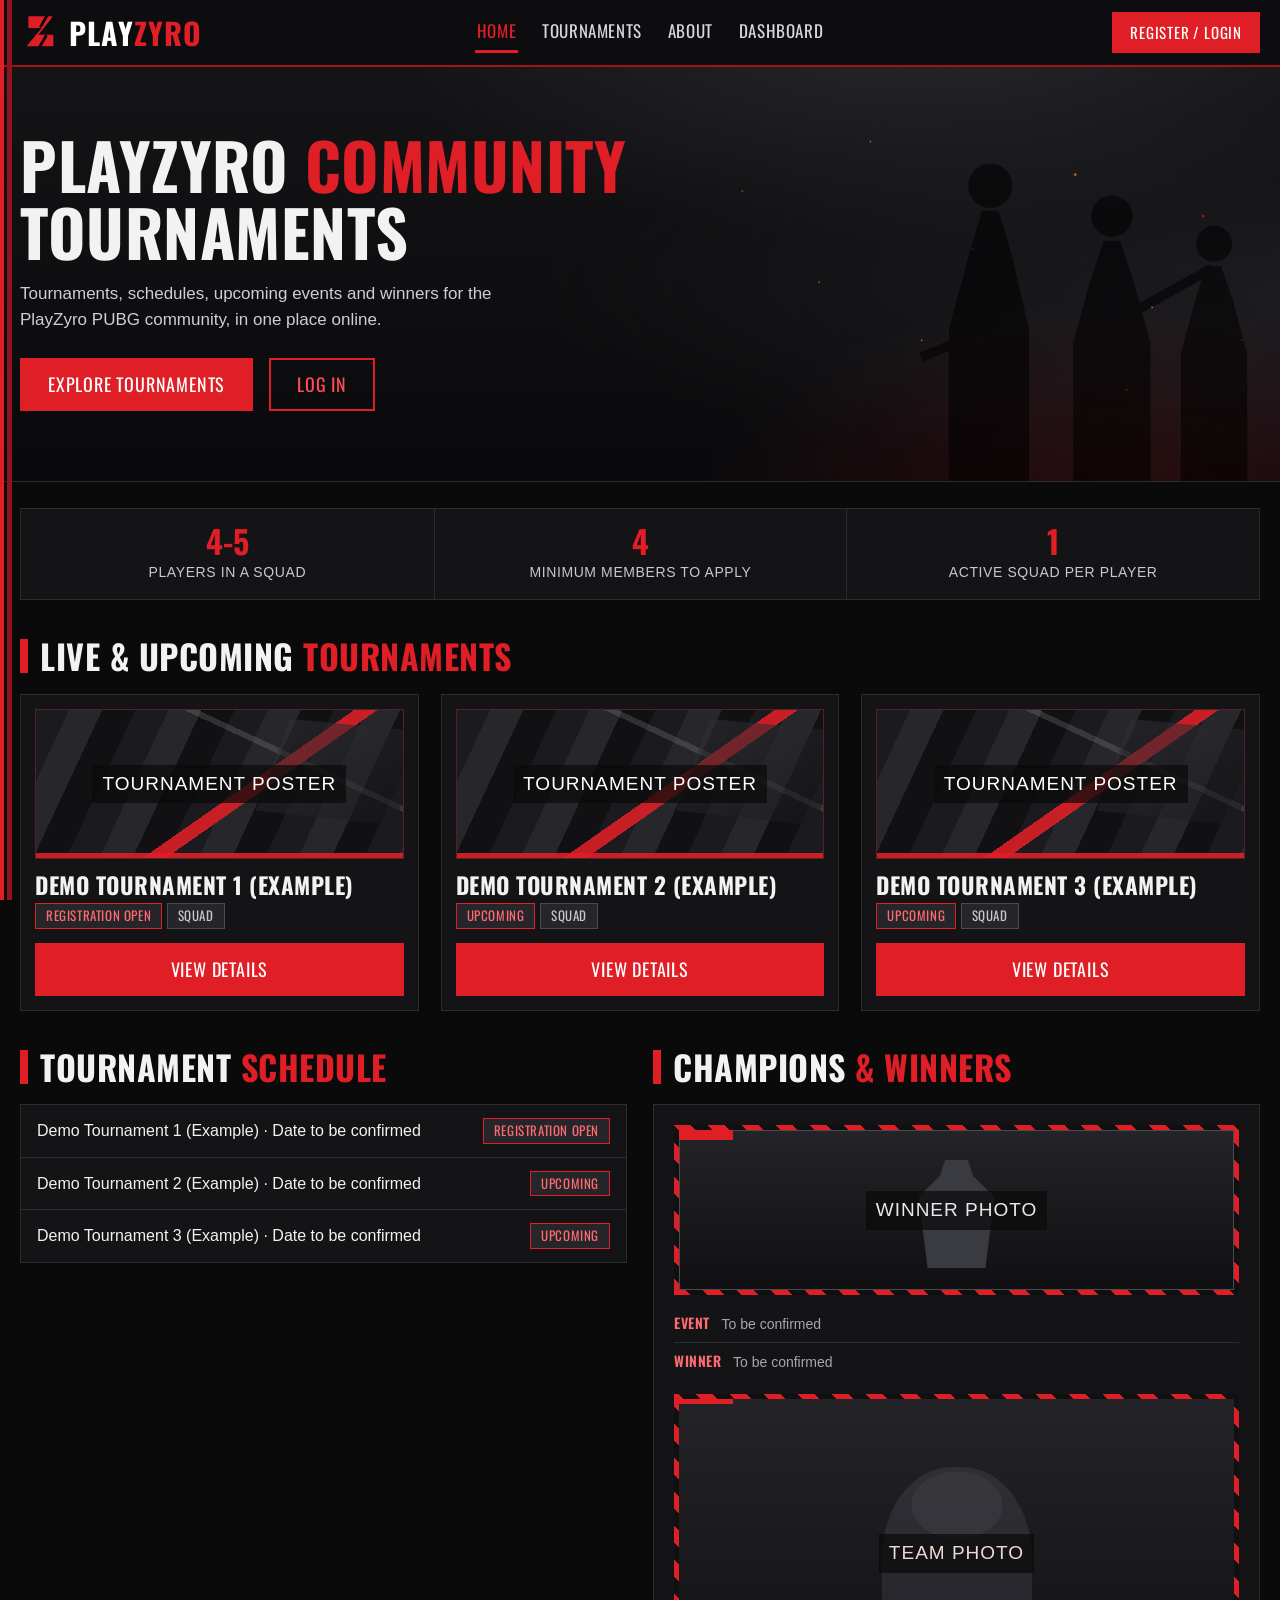
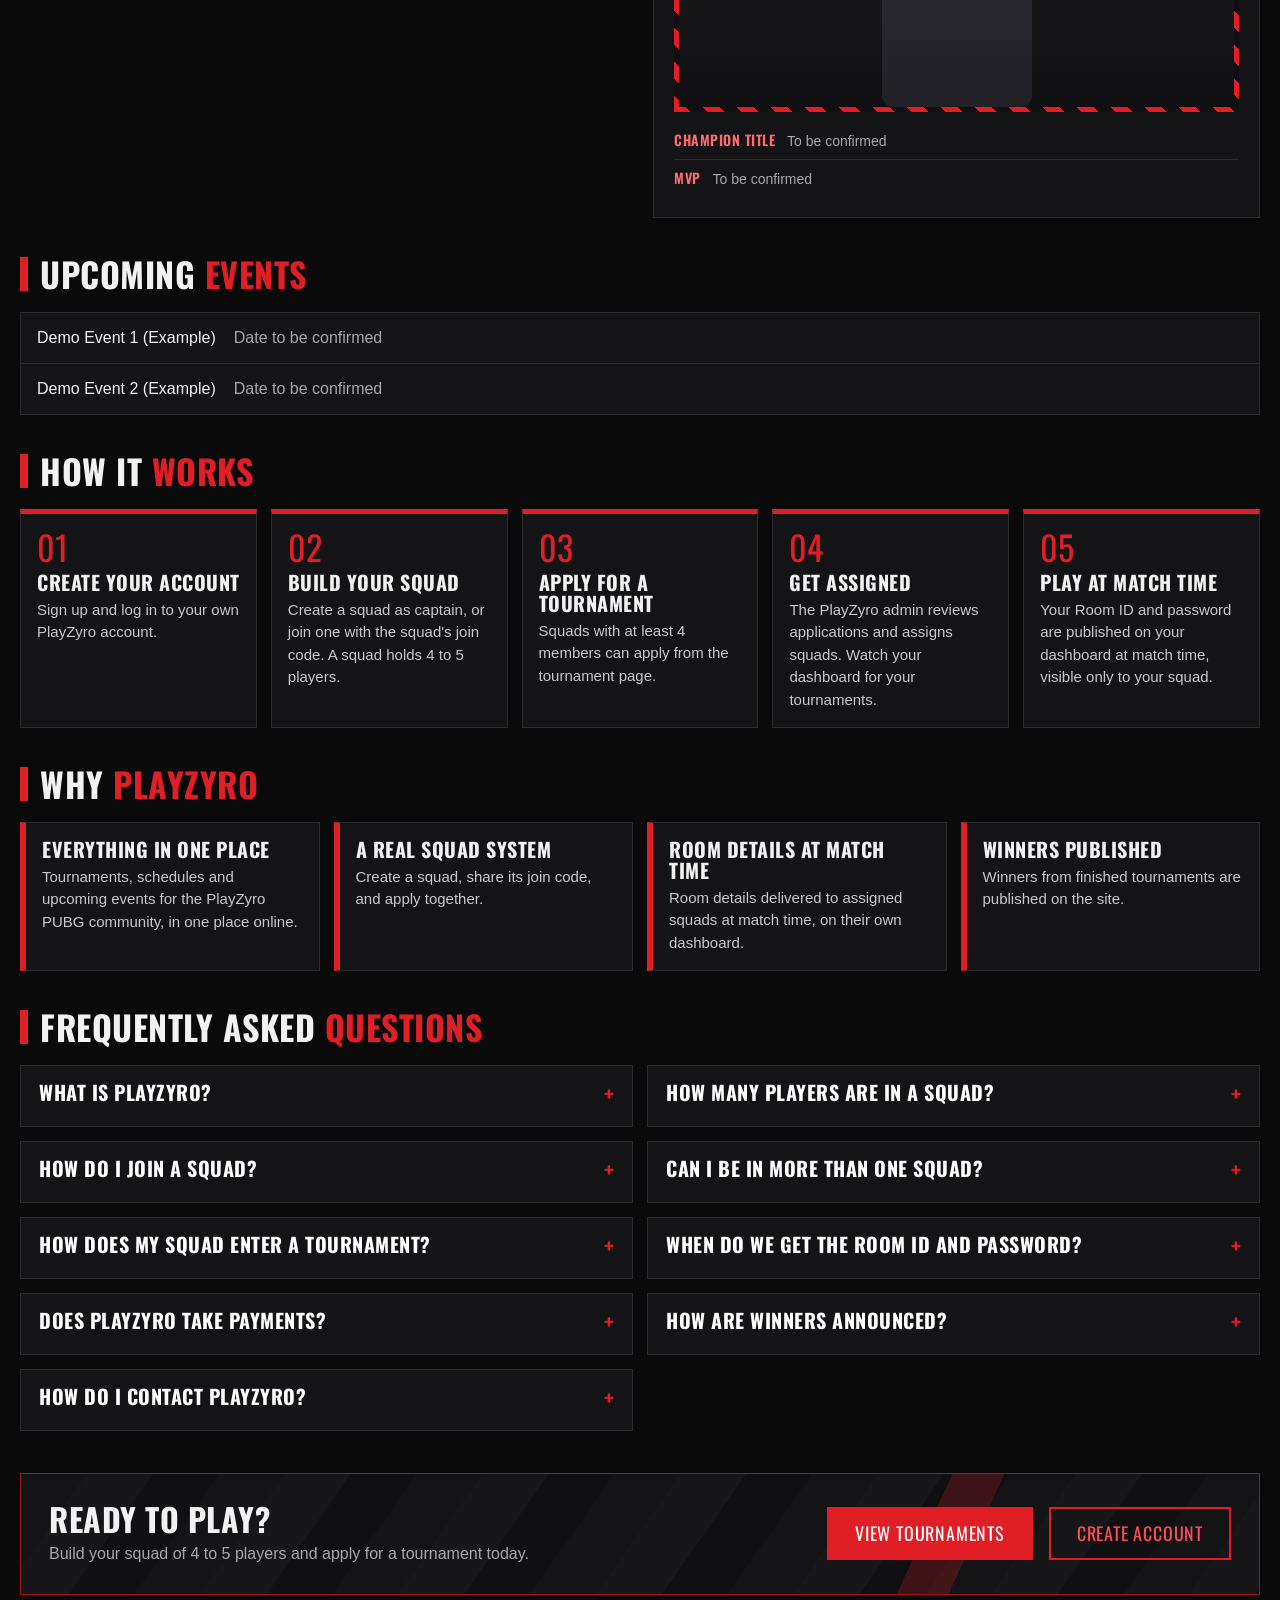
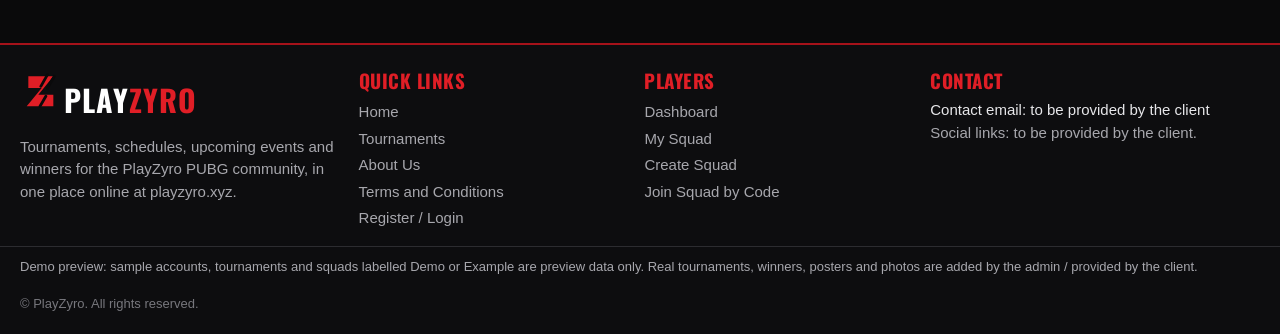
==== commit 98e6627a: "V5 verification follow-ups: left-edge red double stripe rebuilt as a fixed rail (the border/backgrou" ====
--- a/index.html
+++ b/index.html
@@ -8,9 +8,9 @@
 <link rel="preconnect" href="https://fonts.googleapis.com">
 <link rel="preconnect" href="https://fonts.gstatic.com" crossorigin>
 <link href="https://fonts.googleapis.com/css2?family=Barlow+Condensed:wght@500;600;700&family=Oswald:wght@500;600;700&display=swap" rel="stylesheet">
-<link rel="stylesheet" href="assets/css/style.css?v=2026-11-20h">
+<link rel="stylesheet" href="assets/css/style.css?v=2026-11-20i">
 <script>window.PZ_VARIANT = 'v5';</script>
-<script src="assets/js/app.js?v=2026-11-20h"></script>
+<script src="assets/js/app.js?v=2026-11-20i"></script>
 </head>
 <body class="has-edge">
 <header class="site-header">
--- a/assets/css/style.css
+++ b/assets/css/style.css
@@ -379,8 +379,9 @@
 .hero{background:radial-gradient(ellipse 55% 85% at 88% 108%,rgba(224,30,38,.16),transparent 62%),radial-gradient(ellipse 60% 75% at 72% -10%,#26262b,transparent 70%),radial-gradient(ellipse 90% 65% at 105% 55%,#1d1d21,transparent 70%),linear-gradient(180deg,#141417 0%,#0d0d0f 68%,#09090b 100%)}
 .embers{background-image:radial-gradient(circle 3px at 84% 26%,rgba(255,140,50,.95),transparent 65%),radial-gradient(circle 2px at 76% 44%,rgba(255,90,40,.9),transparent 65%),radial-gradient(circle 2.5px at 90% 58%,rgba(255,170,70,.9),transparent 65%),radial-gradient(circle 2px at 68% 18%,rgba(255,120,45,.85),transparent 65%),radial-gradient(circle 3px at 94% 36%,rgba(224,30,38,.85),transparent 65%),radial-gradient(circle 2px at 72% 66%,rgba(255,150,60,.8),transparent 65%),radial-gradient(circle 2px at 58% 30%,rgba(255,110,40,.7),transparent 65%),radial-gradient(circle 2.5px at 88% 78%,rgba(255,130,50,.75),transparent 65%),radial-gradient(circle 2px at 64% 52%,rgba(255,160,70,.7),transparent 65%),radial-gradient(circle 2px at 97% 66%,rgba(255,100,40,.8),transparent 65%)}
 .hero-sil{opacity:.55}
-/* Left edge: the design's red double stripe */
-body.has-edge{border-left:12px solid transparent;background-image:linear-gradient(var(--bg),var(--bg)),linear-gradient(90deg,var(--red) 0 4px,transparent 4px 7px,#8f141b 7px 12px);background-origin:padding-box,border-box;background-clip:padding-box,border-box}
+/* Left edge: the design's red double stripe (fixed rail - the border/background-clip technique did not render) */
+body.has-edge{border-left:0}
+body.has-edge::before{content:"";position:fixed;left:0;top:0;bottom:0;width:12px;background:linear-gradient(90deg,var(--red) 0 4px,transparent 4px 7px,#8f141b 7px 12px);z-index:120;pointer-events:none}
 /* Tournaments banner: same scene direction on the right, cross motif kept */
 .band{background:radial-gradient(ellipse 50% 90% at 92% 110%,rgba(224,30,38,.15),transparent 62%),radial-gradient(ellipse 70% 80% at 100% 40%,#1d1d21,transparent 70%),linear-gradient(180deg,#131316 0%,#0c0c0e 100%)}
 .band-sil{position:absolute;right:0;bottom:0;height:100%;opacity:.42;z-index:1}
@@ -392,10 +393,11 @@
 .sched-tools select,.sched-tools input{background:#101013;border:1px solid var(--line);color:#f2f2f4;padding:9px 10px;font:inherit}
 /* Auth photo boxes */
 .auth-photos{display:grid;grid-template-columns:1fr 1fr;gap:14px;margin-top:14px}
+.auth-photo-cell{display:flex;flex-direction:column;gap:6px;min-width:0}
 .auth-photos .ph{min-height:120px;flex-direction:column;gap:6px}
 .ph-cap{font-size:12px;color:#c9c9cf;letter-spacing:.06em}
 /* Dashboard: four panels share one top row at desktop */
-@media(min-width:1001px){.dash-top{grid-template-columns:1.35fr 1fr .62fr .8fr;align-items:stretch}}
+@media(min-width:1001px){.dash-top{grid-template-columns:1.35fr 1fr .62fr .8fr;align-items:stretch}.dash-top>*{min-width:0}.dash-top table{max-width:100%}}
 /* Dashboard My Squad: team photo beside the roster */
 .dash-squad-flex{display:flex;gap:14px;align-items:stretch}
 .dash-squad-flex .roster{flex:1;min-width:0}
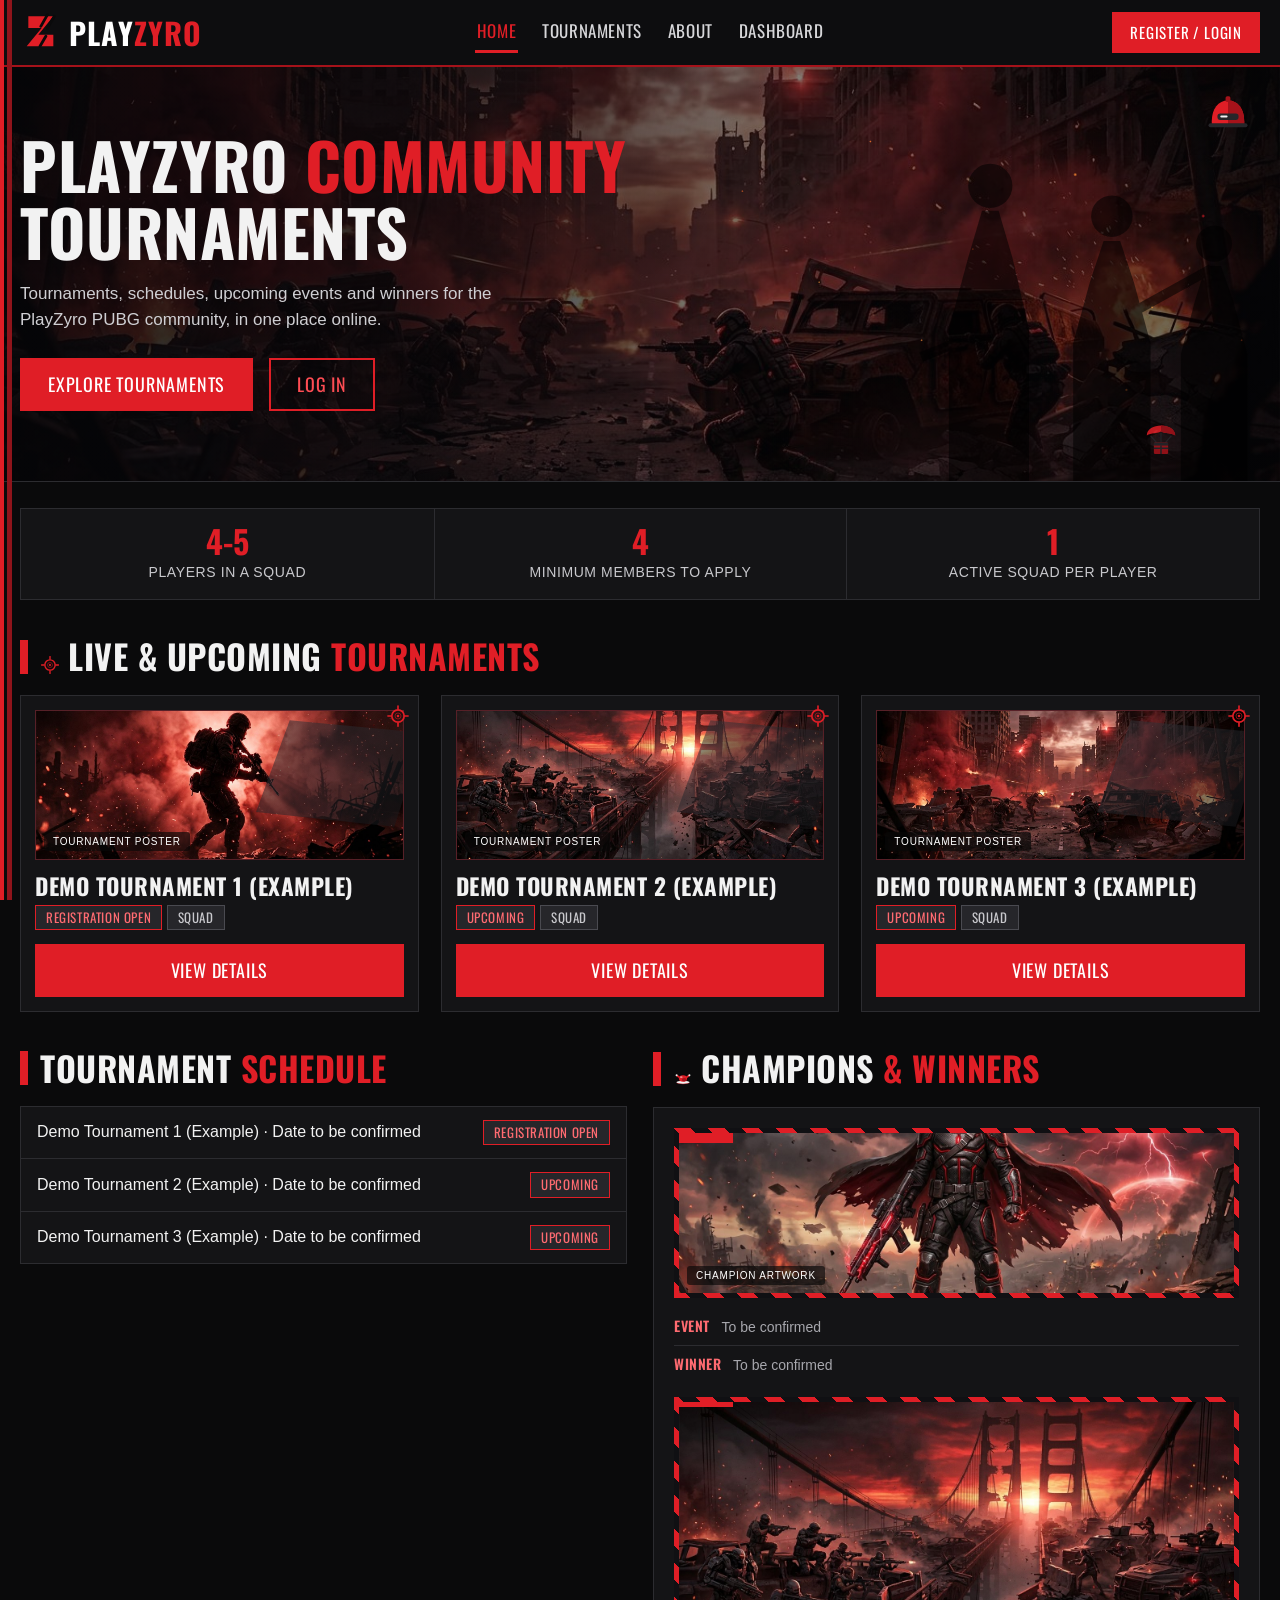
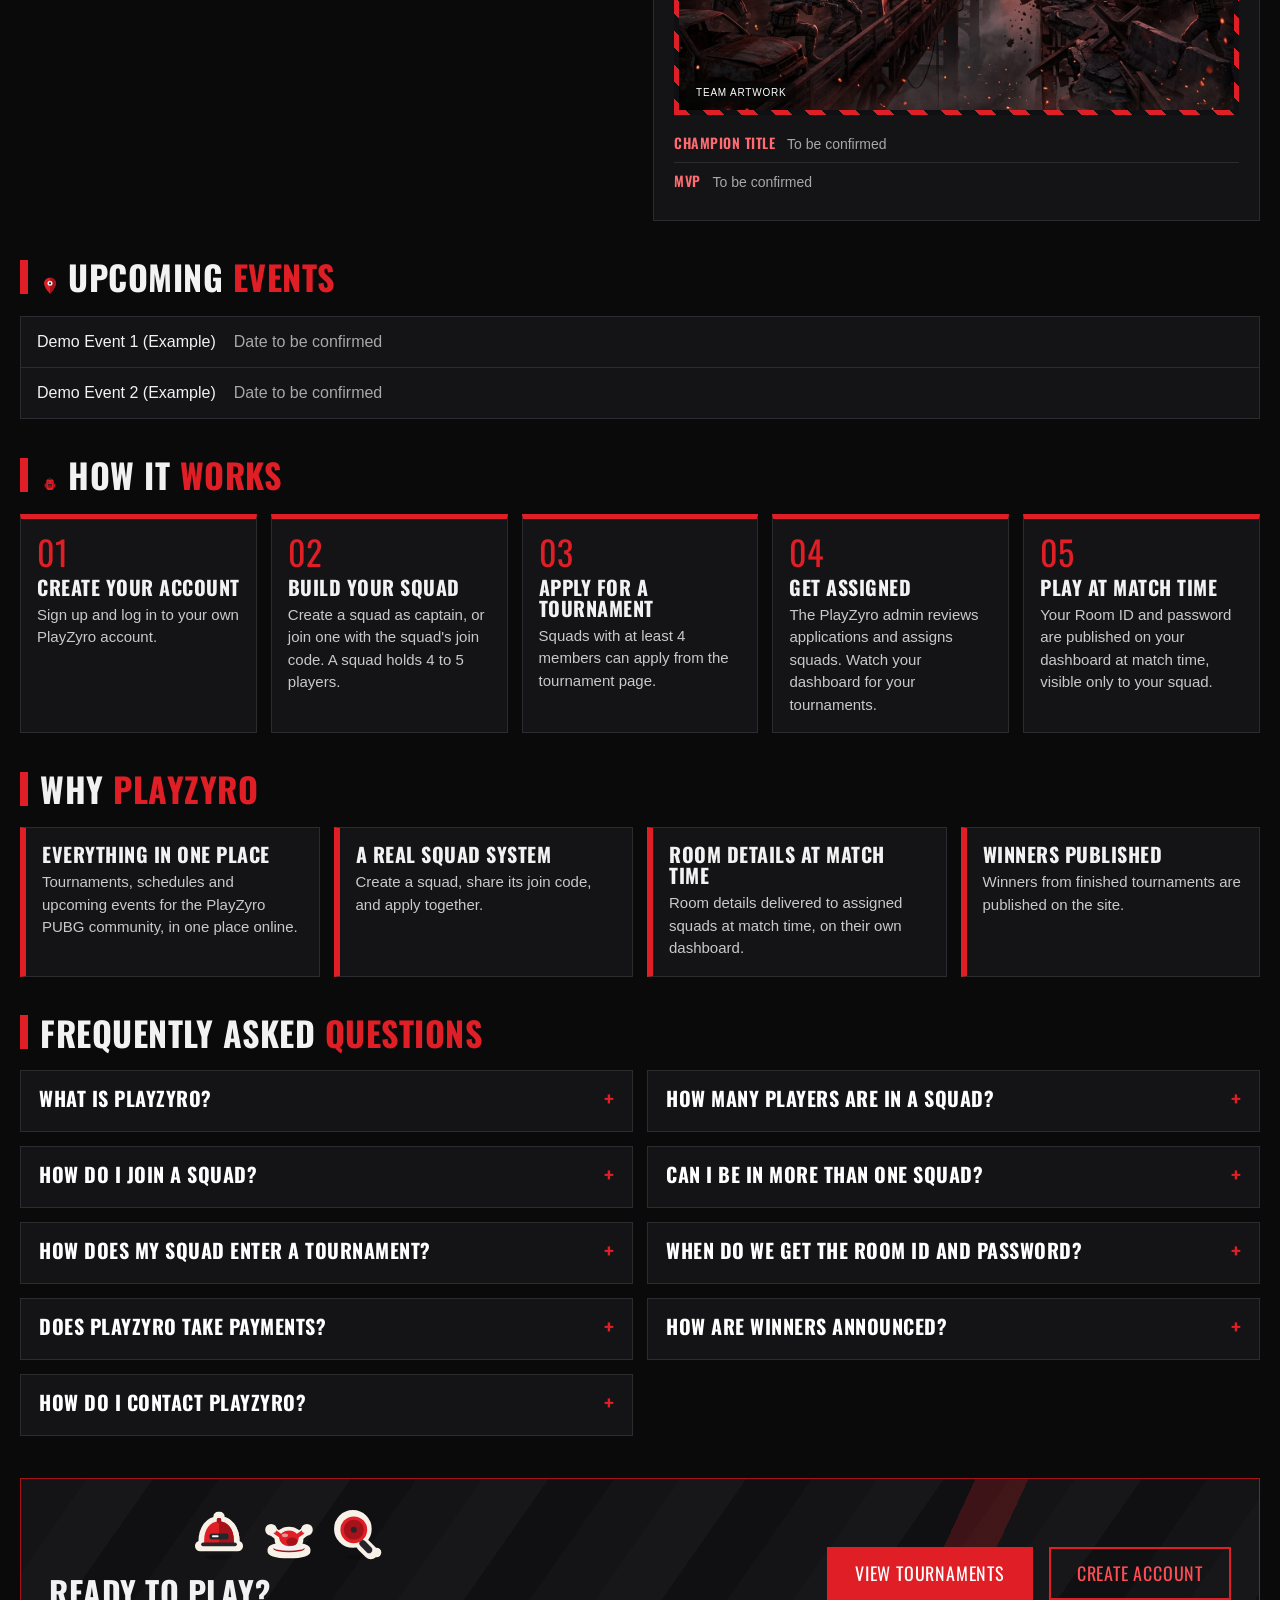
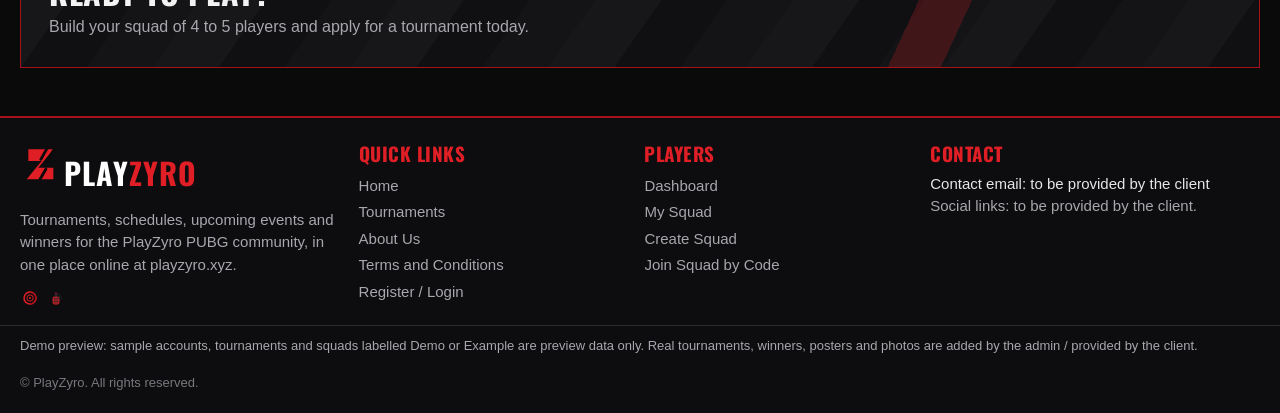
==== commit 82b8310c: "PUBG-look update: Flow artwork integrated (crimson hero scene under the design scrim and silhouettes" ====
--- a/index.html
+++ b/index.html
@@ -8,9 +8,9 @@
 <link rel="preconnect" href="https://fonts.googleapis.com">
 <link rel="preconnect" href="https://fonts.gstatic.com" crossorigin>
 <link href="https://fonts.googleapis.com/css2?family=Barlow+Condensed:wght@500;600;700&family=Oswald:wght@500;600;700&display=swap" rel="stylesheet">
-<link rel="stylesheet" href="assets/css/style.css?v=2026-11-20i">
+<link rel="stylesheet" href="assets/css/style.css?v=2026-11-20o">
 <script>window.PZ_VARIANT = 'v5';</script>
-<script src="assets/js/app.js?v=2026-11-20i"></script>
+<script src="assets/js/app.js?v=2026-11-20o"></script>
 </head>
 <body class="has-edge">
 <header class="site-header">
@@ -27,6 +27,7 @@
 <aside class="mobile-drawer" aria-label="Mobile navigation"><div class="drawer-head"><span>Menu</span><button class="drawer-close" type="button" aria-label="Close menu" onclick="document.body.classList.remove('nav-open')">&times;</button></div><nav class="drawer-nav" onclick="document.body.classList.remove('nav-open')"><a href="index.html" class="active">Home</a><a href="tournaments.html">Tournaments</a><a href="about.html">About</a><a href="dashboard.html">Dashboard</a><a href="admin.html" data-admin-link>Admin</a></nav><div class="drawer-auth"><a class="btn btn-outline btn-block" href="auth.html?mode=login">Log In</a><a class="btn btn-red btn-block" href="auth.html">Sign Up</a><span class="user-chip" data-user-chip></span></div></aside>
 
 <section class="hero">
+<svg class="pz-hero-ic pz-h1" aria-hidden="true"><use href="assets/img/pz-icons.svg#pz-helmet"/></svg><svg class="pz-hero-ic pz-h2" aria-hidden="true"><use href="assets/img/pz-icons.svg#pz-crate"/></svg>
 <div class="embers"></div>
 <svg class="hero-sil" viewBox="0 0 300 300" preserveAspectRatio="xMidYMax meet" aria-hidden="true"><g fill="#000"><path d="M60 300V190l14-52 10-34h12l10 34 12 52v110z"/><circle cx="90" cy="86" r="16"/><path d="M150 300V200l12-44 10-30h12l10 30 12 44v100z"/><circle cx="178" cy="108" r="15"/><path d="M228 300v-92l10-38 8-26h11l9 26 10 38v92z"/><circle cx="252" cy="128" r="13"/><path d="M40 210l60-24M196 176l54-30" stroke="#000" stroke-width="7"/></g></svg>
 <div class="hero-in">
@@ -37,7 +38,7 @@
 </section>
 <main class="wrap">
 <section class="stats-strip" aria-label="PlayZyro squad facts"><div><strong>4-5</strong><span>Players in a squad</span></div><div><strong>4</strong><span>Minimum members to apply</span></div><div><strong>1</strong><span>Active squad per player</span></div></section>
-<div class="sec-head"><h2>Live &amp; Upcoming <span>Tournaments</span></h2></div>
+<div class="sec-head"><h2><svg class="pz-ic" aria-hidden="true"><use href="assets/img/pz-icons.svg#pz-crosshair"/></svg>Live &amp; Upcoming <span>Tournaments</span></h2></div>
 <div class="cards3" id="home-tournaments"></div>
 <noscript><p class="muted">Tournament list loads from the site data. Enable JavaScript to view and apply.</p></noscript>
 <div class="split2 eq">
@@ -46,19 +47,19 @@
 <div class="sched-list" id="home-schedule"></div>
 </div>
 <div>
-<div class="sec-head"><h2>Champions <span>&amp; Winners</span></h2></div>
+<div class="sec-head"><h2><svg class="pz-ic" aria-hidden="true"><use href="assets/img/pz-icons.svg#pz-chicken"/></svg>Champions <span>&amp; Winners</span></h2></div>
 <div class="panel">
-<div class="ph photo-frame hz" style="min-height:170px"><span>Winner Photo</span></div>
+<div class="ph photo-frame hz has-art" style="min-height:170px"><img class="pz-art" src="assets/img/art-champion.jpg" alt=""><span>Champion Artwork</span></div>
 <div class="fact-lines"><div class="fact-line"><b>Event</b><span>To be confirmed</span></div><div class="fact-line"><b>Winner</b><span>To be confirmed</span></div></div>
-<div class="ph team-photo hz" style="min-height:120px;margin-top:14px"><span>Team Photo</span></div>
+<div class="ph team-photo hz has-art" style="min-height:120px;margin-top:14px"><img class="pz-art" src="assets/img/art-poster-b.jpg" alt=""><span>Team Artwork</span></div>
 <div class="fact-lines"><div class="fact-line"><b>Champion title</b><span>To be confirmed</span></div><div class="fact-line"><b>MVP</b><span>To be confirmed</span></div></div>
 </div>
 </div>
 </div>
-<div class="sec-head"><h2>Upcoming <span>Events</span></h2></div>
+<div class="sec-head"><h2><svg class="pz-ic" aria-hidden="true"><use href="assets/img/pz-icons.svg#pz-pin"/></svg>Upcoming <span>Events</span></h2></div>
 <div class="sched-list" id="home-events"></div>
 
-<div class="sec-head"><h2>How It <span>Works</span></h2></div>
+<div class="sec-head"><h2><svg class="pz-ic" aria-hidden="true"><use href="assets/img/pz-icons.svg#pz-backpack"/></svg>How It <span>Works</span></h2></div>
 <div class="steps-grid">
 <div class="step-card"><p class="num">01</p><h3>Create your account</h3><p>Sign up and log in to your own PlayZyro account.</p></div>
 <div class="step-card"><p class="num">02</p><h3>Build your squad</h3><p>Create a squad as captain, or join one with the squad's join code. A squad holds 4 to 5 players.</p></div>
@@ -85,14 +86,14 @@
 <div class="faq-item"><h3>How are winners announced?</h3><p>Winners from finished tournaments are published in the winners section on this site.</p></div>
 <div class="faq-item"><h3>How do I contact PlayZyro?</h3><p>Contact email: to be provided by the client</p></div>
 </div>
-<section class="cta-band"><div><h2>Ready to play?</h2><p>Build your squad of 4 to 5 players and apply for a tournament today.</p></div><div class="hero-btns"><a class="btn btn-red" href="tournaments.html">View Tournaments</a><a class="btn btn-outline" href="auth.html">Create Account</a></div></section>
+<section class="cta-band"><div><div class="pz-cluster" aria-hidden="true"><svg class="pz-stk"><use href="assets/img/pz-icons.svg#pz-helmet-s"/></svg><svg class="pz-stk"><use href="assets/img/pz-icons.svg#pz-chicken-s"/></svg><svg class="pz-stk"><use href="assets/img/pz-icons.svg#pz-pan-s"/></svg></div><h2>Ready to play?</h2><p>Build your squad of 4 to 5 players and apply for a tournament today.</p></div><div class="hero-btns"><a class="btn btn-red" href="tournaments.html">View Tournaments</a><a class="btn btn-outline" href="auth.html">Create Account</a></div></section>
 </main>
 <script>
 (function(){
   var E=PZ.esc;
   var tc=document.getElementById('home-tournaments');
-  tc.innerHTML=PZ.db.tournaments.map(function(t){
-    return '<article class="t-card"><div class="ph poster-art"><span>Tournament Poster</span></div><h3>'+E(t.name)+'</h3><span class="chip">'+E(t.status)+'</span> <span class="chip chip-grey">'+E(t.mode)+'</span><br><a class="btn btn-red btn-block" href="tournament.html?id='+E(t.id)+'">View Details</a></article>';
+  tc.innerHTML=PZ.db.tournaments.map(function(t,i){
+    return '<article class="t-card"><svg class="pz-corner" aria-hidden="true"><use href="assets/img/pz-icons.svg#pz-crosshair"/></svg><div class="ph poster-art has-art"><img class="pz-art" src="'+PZ.posterFor(i)+'" alt=""><span>Tournament Poster</span></div><h3>'+E(t.name)+'</h3><span class="chip">'+E(t.status)+'</span> <span class="chip chip-grey">'+E(t.mode)+'</span><br><a class="btn btn-red btn-block" href="tournament.html?id='+E(t.id)+'">View Details</a></article>';
   }).join('') || '<p class="empty">No tournaments yet. Tournaments added by the admin will appear here.</p>';
   document.getElementById('home-schedule').innerHTML=PZ.db.tournaments.map(function(t){
     return '<div class="sched-row"><span>'+E(t.name)+' &middot; '+E(t.dateText)+'</span><span class="chip">'+E(t.status)+'</span></div>';
@@ -107,7 +108,7 @@
 <div class="footer-col footer-brand"><a class="logo" href="index.html" aria-label="PlayZyro home">
 <svg viewBox="0 0 48 48" class="logo-mark" aria-hidden="true"><path d="M10 4h30L22 26h18v14H8L26 18H10z" fill="#e01e26"/><path d="M33 2L25 16M41 4L33 18M31 28l-7 12" stroke="#0a0a0b" stroke-width="3.4" stroke-linecap="round"/></svg>
 <span class="logo-word">PLAY<span>ZYRO</span></span></a>
-<p>Tournaments, schedules, upcoming events and winners for the PlayZyro PUBG community, in one place online at playzyro.xyz.</p></div>
+<p>Tournaments, schedules, upcoming events and winners for the PlayZyro PUBG community, in one place online at playzyro.xyz.</p><p class="pz-foot" aria-hidden="true"><svg class="pz-ic"><use href="assets/img/pz-icons.svg#pz-zone"/></svg><svg class="pz-ic"><use href="assets/img/pz-icons.svg#pz-grenade"/></svg></p></div>
 <div class="footer-col"><h4>Quick Links</h4><a href="index.html">Home</a><a href="tournaments.html">Tournaments</a><a href="about.html">About Us</a><a href="terms.html">Terms and Conditions</a><a href="auth.html">Register / Login</a></div>
 <div class="footer-col"><h4>Players</h4><a href="dashboard.html">Dashboard</a><a href="squad.html">My Squad</a><a href="squad-create.html">Create Squad</a><a href="squad-join.html">Join Squad by Code</a></div>
 <div class="footer-col"><h4>Contact</h4><p class="contact-line">Contact email: to be provided by the client</p><p>Social links: to be provided by the client.</p></div>
--- a/assets/css/style.css
+++ b/assets/css/style.css
@@ -398,10 +398,19 @@
 .ph-cap{font-size:12px;color:#c9c9cf;letter-spacing:.06em}
 /* Dashboard: four panels share one top row at desktop */
 @media(min-width:1001px){.dash-top{grid-template-columns:1.35fr 1fr .62fr .8fr;align-items:stretch}.dash-top>*{min-width:0}.dash-top table{max-width:100%}}
+/* Poster frame: fill the card by height WITHOUT the aspect-ratio rule - the two together manufactured an ~800px width from the row height and blew the row out */
+.dash-top .poster-art{aspect-ratio:auto;height:100%;min-height:180px}
+/* Same trap on the champion frame: its 180px min-height plus the aspect-ratio forced a width wider than its panel */
+.dash-top .photo-frame{aspect-ratio:auto}
 /* Dashboard My Squad: team photo beside the roster */
 .dash-squad-flex{display:flex;gap:14px;align-items:stretch}
 .dash-squad-flex .roster{flex:1;min-width:0}
-.dash-squad-flex .team-photo{flex:0 0 36%;min-height:120px}
+.dash-squad-flex .team-photo{flex:0 0 30%;min-height:120px}
+/* V5-Squad-R1-01 (AI Slop round): the avatar tag in member rows reads whole on ONE line inside its frame (frame widened, tag size set for the row context) */
+.member-row .avatar-ph{width:58px;font-size:9px;white-space:nowrap;letter-spacing:.02em;padding:2px}
+/* V5-Dashboard-R1-01 remainder + R3-01: roster and photo are separate columns; member names sit on ONE line (photo block narrowed to widen the name column; a name can never run under the photo) */
+.dash-squad-flex .member-row{min-width:0}
+.dash-squad-flex .member-row .muted{min-width:0;white-space:nowrap;overflow:hidden;text-overflow:ellipsis}
 /* Header identity avatar (dashboard) */
 .pz-avatar{display:inline-flex;align-items:center;justify-content:center;width:30px;height:30px;border-radius:50%;background:var(--red);color:#fff;font-family:var(--head);font-weight:700;font-size:14px;vertical-align:middle}
 /* Admin users tools + banned chip */
@@ -409,3 +418,20 @@
 .users-tools input{background:#101013;border:1px solid var(--line);color:#f2f2f4;padding:9px 10px;font:inherit;min-width:220px}
 .pager{display:flex;gap:10px;align-items:center}
 .chip.ban{background:#3a0d10;color:#ff6b72;border-color:#e01e26}
+
+/* ===== PUBG-look update: artwork + SVG element set (2026-11-21) ===== */
+.hero{background-image:linear-gradient(100deg,rgba(6,6,9,.82) 30%,rgba(6,6,9,.45) 64%,rgba(6,6,9,.62)),url("../../assets/img/art-hero.jpg");background-size:cover;background-position:center}
+.pz-art{position:absolute;inset:0;width:100%;height:100%;object-fit:cover}
+.has-art{position:relative;overflow:hidden}
+.has-art>span{position:absolute;left:8px;bottom:8px;z-index:2;background:rgba(8,8,8,.66);color:#fff;padding:2px 9px;border-radius:3px;font-size:10px;letter-spacing:.08em;text-transform:uppercase}
+.pz-ic{width:20px;height:20px;vertical-align:-4px;margin-right:8px}
+.pz-foot .pz-ic{margin-right:6px}
+.pz-stk{width:56px;height:56px}
+.pz-cluster{display:flex;gap:14px;justify-content:center;margin:0 auto 12px}
+.pz-corner{position:absolute;top:8px;right:8px;width:24px;height:24px;z-index:3}
+.t-card,.t-row{position:relative}
+.pz-empty-ic{display:block;width:84px;height:84px;margin:0 auto 10px}
+.pz-hero-ic{position:absolute;z-index:3}
+.pz-h1{right:26px;top:22px;width:52px;height:52px}
+.pz-h2{right:100px;bottom:20px;width:38px;height:38px;opacity:.85}
+@media(max-width:640px){.pz-h1{right:12px;top:12px;width:36px;height:36px}.pz-h2{display:none}.pz-stk{width:46px;height:46px}}
